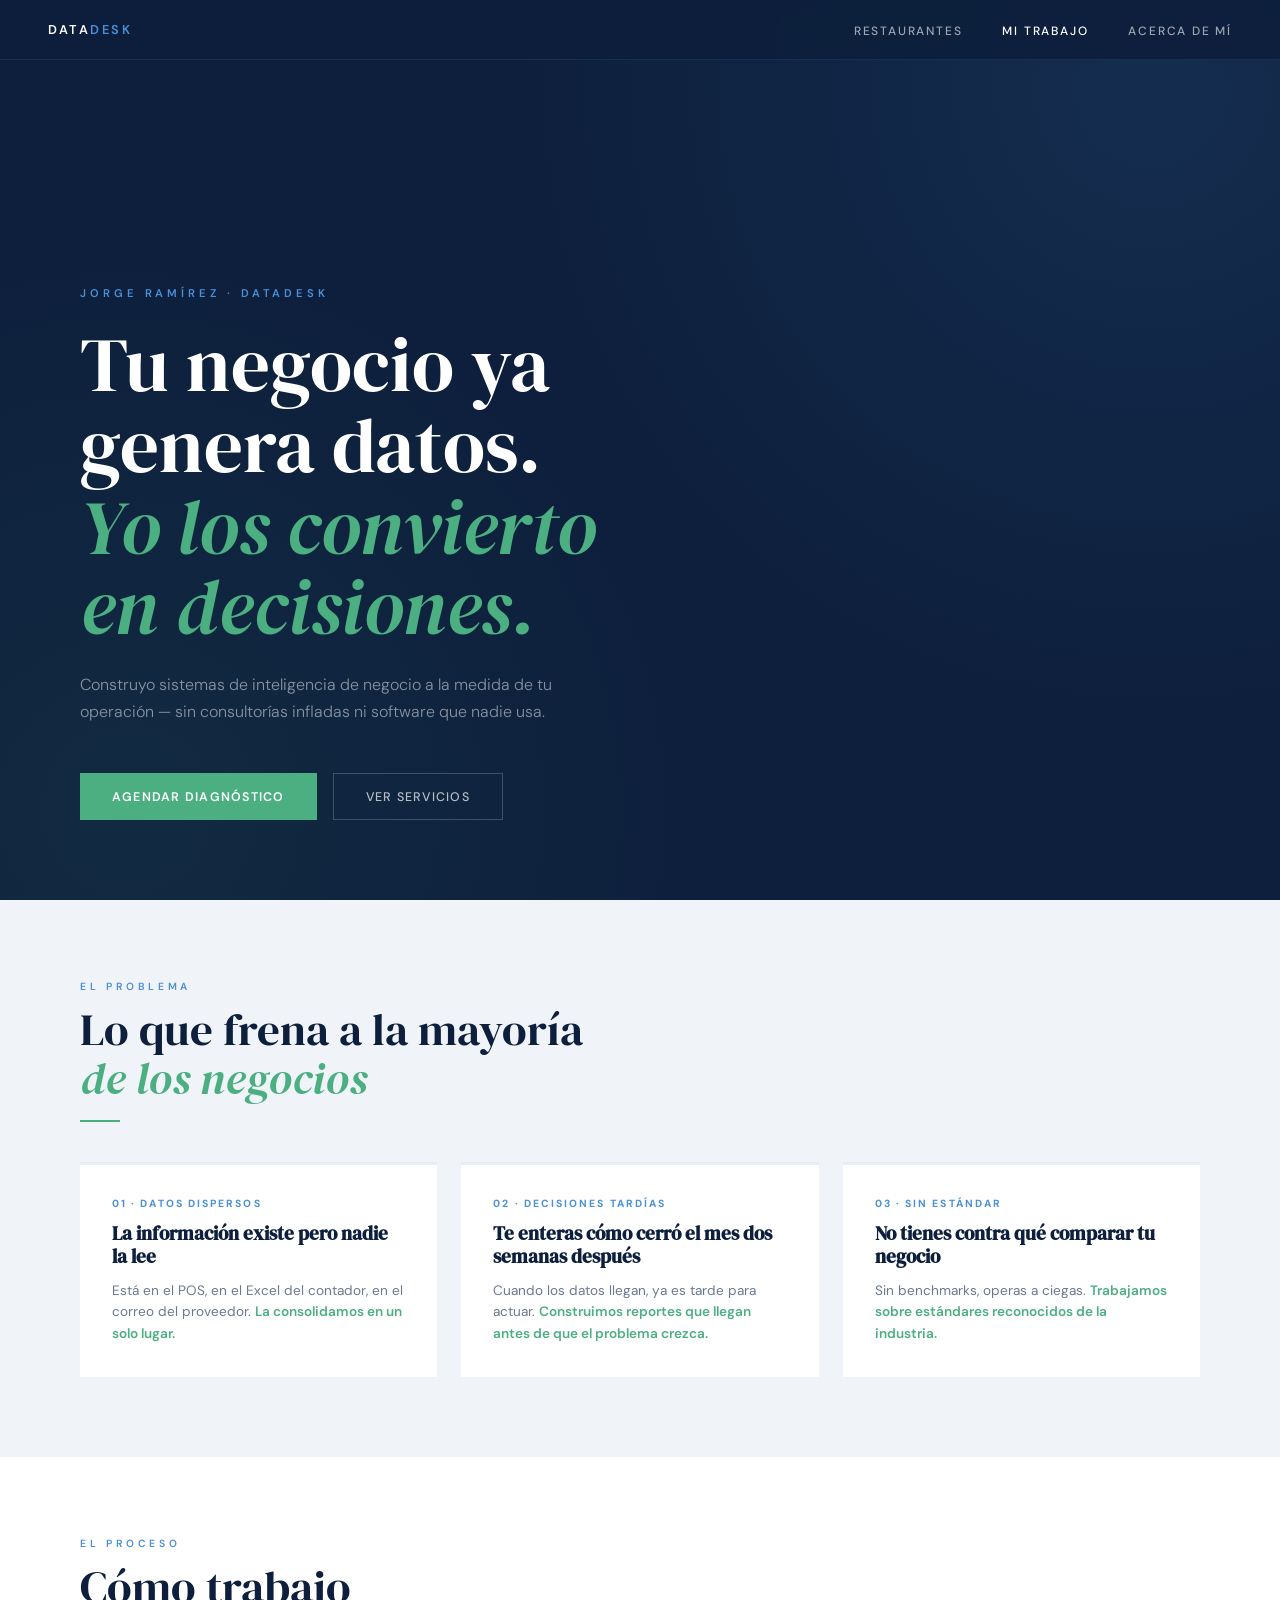
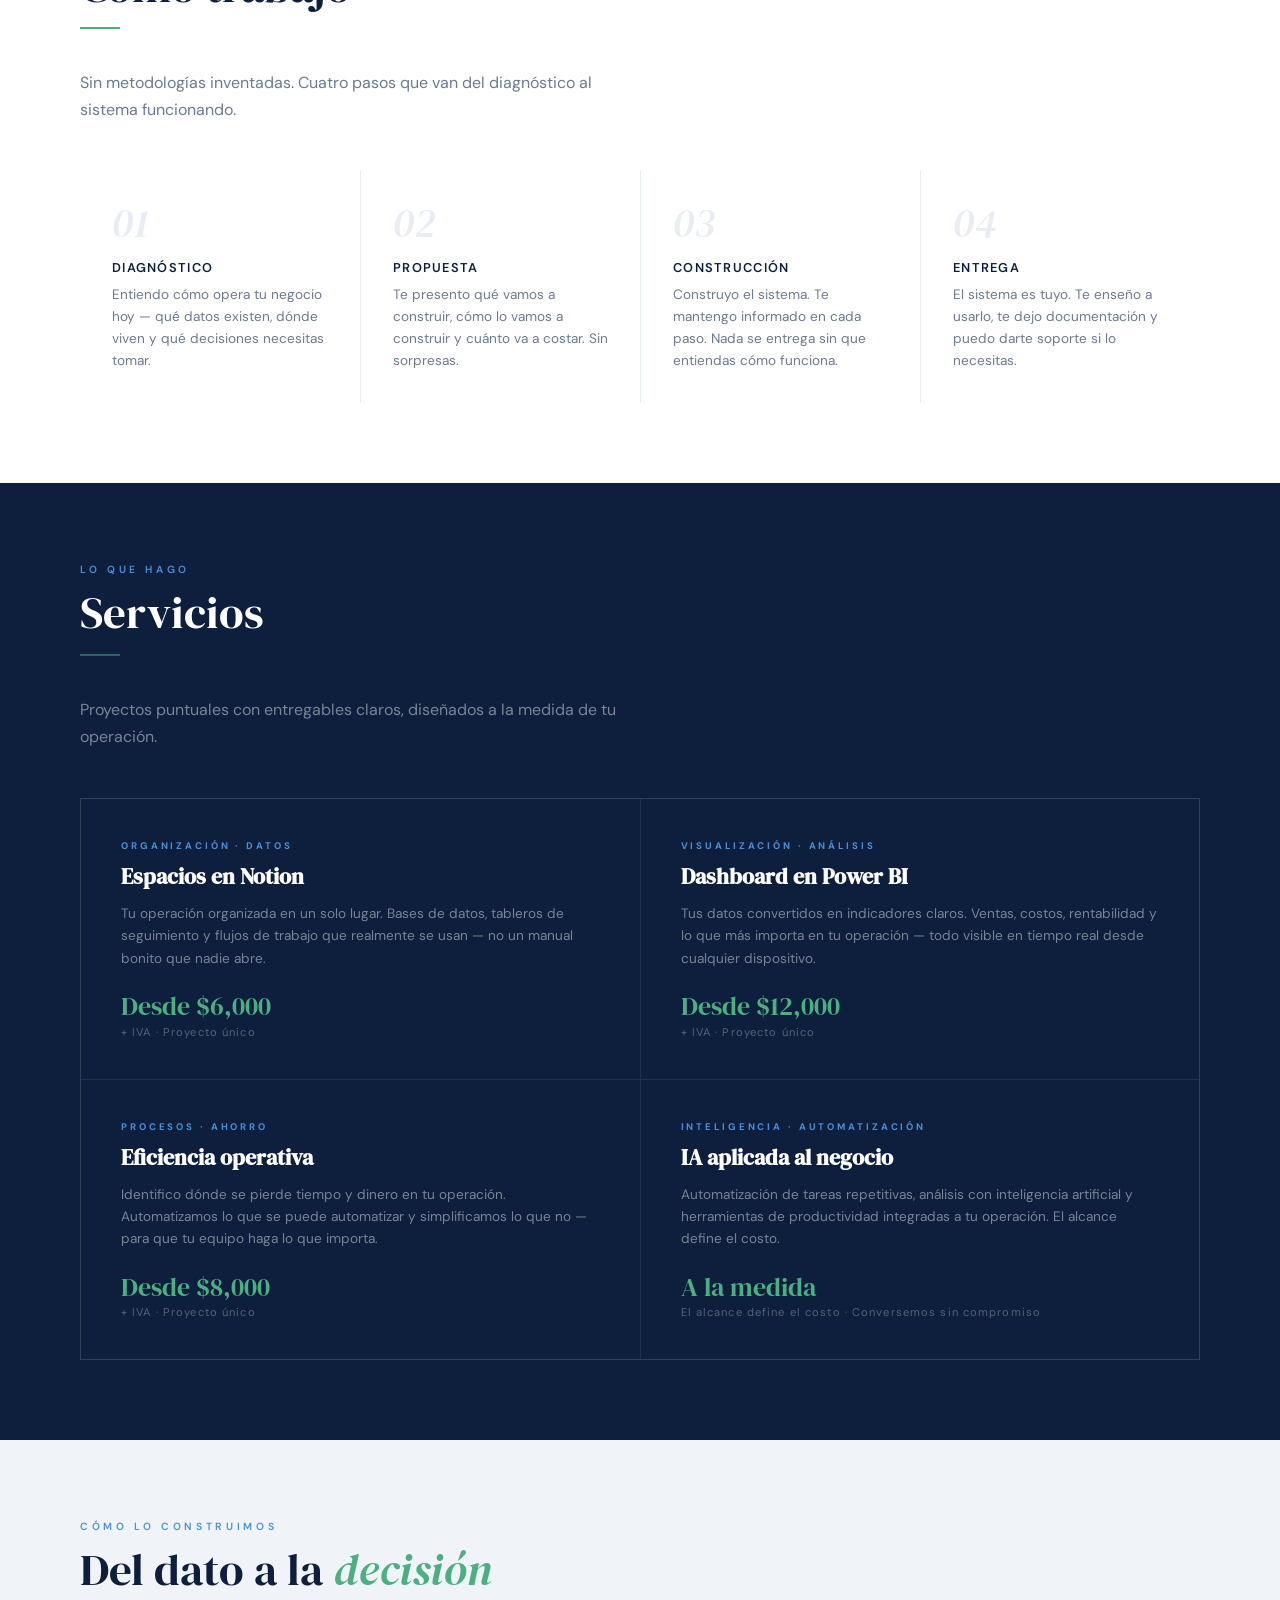
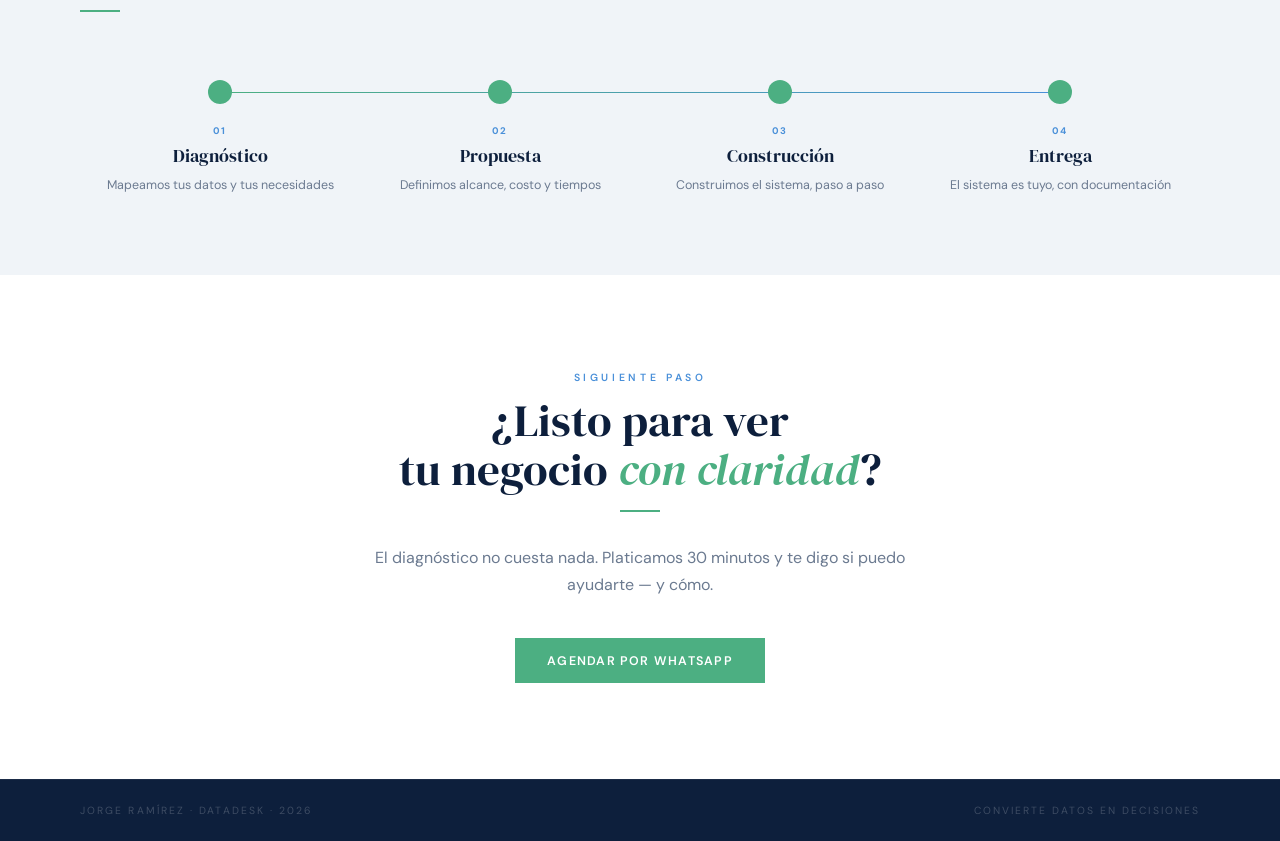
==== jorgeramirez/index.html @ fbb3ed5c "Add Mi trabajo page under jorgeramirez/ Co-Authored-By: Claude Sonnet 4.6 <noreply@anthropic.com>" ====
<!DOCTYPE html>
<html lang="es">
<head>
  <meta charset="UTF-8">
  <meta name="viewport" content="width=device-width, initial-scale=1.0">
  <title>Jorge Ramírez · dataDesk — Convierte datos en decisiones</title>
  <link rel="preconnect" href="https://fonts.googleapis.com">
  <link rel="preconnect" href="https://fonts.gstatic.com" crossorigin>
  <link href="https://fonts.googleapis.com/css2?family=DM+Serif+Display:ital@0;1&family=DM+Sans:opsz,wght@9..40,300;9..40,400;9..40,500;9..40,600&display=swap" rel="stylesheet">
  <link rel="stylesheet" href="../styles.css">
  <style>
    :root {
      --navy: #0d1f3c;
      --navy-mid: #1a3a6b;
      --blue: #2e5fa3;
      --accent: #4a90d9;
      --green: #4caf82;
      --white: #ffffff;
      --off-white: #f0f4f8;
      --gray: #6b7a90;
      --gray-light: #e8edf4;
      --ink: #1a2333;
    }

    * { box-sizing: border-box; margin: 0; padding: 0; }

    body {
      font-family: 'DM Sans', sans-serif;
      background: var(--white);
      color: var(--ink);
      -webkit-font-smoothing: antialiased;
    }

    /* FADE IN */
    .fade-in {
      opacity: 0;
      transform: translateY(20px);
      transition: opacity 0.6s ease, transform 0.6s ease;
    }
    .fade-in.visible {
      opacity: 1;
      transform: translateY(0);
    }

    /* ===== HERO ===== */
    .hero {
      min-height: 100vh;
      background: var(--navy);
      display: flex;
      flex-direction: column;
      justify-content: flex-end;
      padding: 9rem 5rem 5rem;
      position: relative;
      overflow: hidden;
    }

    .hero::before {
      content: '';
      position: absolute;
      inset: 0;
      background:
        radial-gradient(circle at 90% 10%, rgba(74,144,217,0.12) 0%, transparent 45%),
        radial-gradient(circle at 10% 90%, rgba(76,175,130,0.08) 0%, transparent 40%);
    }

    .hero-eyebrow {
      font-size: 0.7rem;
      font-weight: 600;
      letter-spacing: 0.35em;
      text-transform: uppercase;
      color: var(--accent);
      margin-bottom: 1.5rem;
      position: relative;
    }

    .hero-title {
      font-family: 'DM Serif Display', serif;
      font-size: clamp(2.8rem, 6vw, 5.5rem);
      font-weight: 400;
      line-height: 1.05;
      color: var(--white);
      max-width: 820px;
      position: relative;
      margin-bottom: 1.5rem;
    }

    .hero-title em {
      font-style: italic;
      color: var(--green);
    }

    .hero-sub {
      font-size: 1rem;
      font-weight: 300;
      color: rgba(255,255,255,0.5);
      max-width: 480px;
      line-height: 1.7;
      position: relative;
      margin-bottom: 3rem;
    }

    .hero-ctas {
      display: flex;
      gap: 1rem;
      position: relative;
    }

    .btn-primary {
      display: inline-flex;
      align-items: center;
      gap: 0.5rem;
      background: var(--green);
      color: var(--white);
      text-decoration: none;
      padding: 0.9rem 2rem;
      font-size: 0.78rem;
      font-weight: 600;
      letter-spacing: 0.1em;
      text-transform: uppercase;
      transition: background 0.2s;
    }

    .btn-primary:hover { background: #3d9e72; }

    .btn-secondary {
      display: inline-flex;
      align-items: center;
      gap: 0.5rem;
      border: 1px solid rgba(255,255,255,0.2);
      color: rgba(255,255,255,0.7);
      text-decoration: none;
      padding: 0.9rem 2rem;
      font-size: 0.78rem;
      font-weight: 500;
      letter-spacing: 0.1em;
      text-transform: uppercase;
      transition: border-color 0.2s, color 0.2s;
    }

    .btn-secondary:hover {
      border-color: rgba(255,255,255,0.5);
      color: var(--white);
    }

    /* ===== SECTIONS ===== */
    section { padding: 5rem; }

    .section-label {
      font-size: 0.65rem;
      font-weight: 600;
      letter-spacing: 0.35em;
      text-transform: uppercase;
      color: var(--accent);
      margin-bottom: 0.75rem;
      display: block;
    }

    .section-title {
      font-family: 'DM Serif Display', serif;
      font-size: clamp(1.8rem, 3.5vw, 3rem);
      font-weight: 400;
      line-height: 1.1;
      color: var(--navy);
      margin-bottom: 1rem;
    }

    .section-title em {
      font-style: italic;
      color: var(--green);
    }

    .section-lead {
      font-size: 1rem;
      color: var(--gray);
      max-width: 560px;
      line-height: 1.7;
      margin-bottom: 3rem;
    }

    .divider {
      width: 40px;
      height: 2px;
      background: var(--green);
      border: none;
      margin: 1rem 0 2.5rem;
    }

    /* ===== DIAGNÓSTICO ===== */
    .diagnostico {
      background: var(--off-white);
    }

    .diag-grid {
      display: grid;
      grid-template-columns: repeat(3, 1fr);
      gap: 1.5rem;
      margin-top: 1rem;
    }

    .diag-card {
      background: var(--white);
      padding: 2rem;
      border-top: 3px solid var(--gray-light);
      transition: border-color 0.2s;
    }

    .diag-card:hover { border-top-color: var(--green); }

    .diag-icon {
      font-size: 0.65rem;
      font-weight: 700;
      letter-spacing: 0.2em;
      text-transform: uppercase;
      color: var(--accent);
      margin-bottom: 0.75rem;
      display: block;
    }

    .diag-problem {
      font-family: 'DM Serif Display', serif;
      font-size: 1.2rem;
      color: var(--navy);
      margin-bottom: 0.75rem;
      line-height: 1.2;
    }

    .diag-solution {
      font-size: 0.85rem;
      color: var(--gray);
      line-height: 1.6;
    }

    .diag-solution strong {
      color: var(--green);
      font-weight: 600;
    }

    /* ===== CÓMO TRABAJO ===== */
    .como-trabajo {
      background: var(--white);
    }

    .pasos {
      display: grid;
      grid-template-columns: repeat(4, 1fr);
      gap: 0;
      margin-top: 1rem;
      counter-reset: paso;
    }

    .paso {
      padding: 2rem;
      border-left: 1px solid var(--gray-light);
      position: relative;
      counter-increment: paso;
    }

    .paso:first-child { border-left: none; }

    .paso::before {
      content: '0' counter(paso);
      font-family: 'DM Serif Display', serif;
      font-size: 2.5rem;
      font-style: italic;
      color: var(--gray-light);
      display: block;
      margin-bottom: 1rem;
      line-height: 1;
    }

    .paso-title {
      font-size: 0.8rem;
      font-weight: 600;
      letter-spacing: 0.1em;
      text-transform: uppercase;
      color: var(--navy);
      margin-bottom: 0.5rem;
    }

    .paso-desc {
      font-size: 0.85rem;
      color: var(--gray);
      line-height: 1.6;
    }

    /* ===== SERVICIOS ===== */
    .servicios {
      background: var(--navy);
    }

    .servicios .section-title { color: var(--white); }
    .servicios .section-lead { color: rgba(255,255,255,0.45); }
    .servicios .section-label { color: var(--accent); }

    .servicios-grid {
      display: grid;
      grid-template-columns: repeat(2, 1fr);
      gap: 1px;
      background: rgba(255,255,255,0.08);
      border: 1px solid rgba(255,255,255,0.08);
    }

    .servicio-card {
      background: var(--navy);
      padding: 2.5rem;
      transition: background 0.2s;
    }

    .servicio-card:hover { background: rgba(255,255,255,0.04); }

    .servicio-tag {
      font-size: 0.6rem;
      font-weight: 700;
      letter-spacing: 0.3em;
      text-transform: uppercase;
      color: var(--accent);
      margin-bottom: 0.75rem;
      display: block;
    }

    .servicio-nombre {
      font-family: 'DM Serif Display', serif;
      font-size: 1.4rem;
      color: var(--white);
      margin-bottom: 0.75rem;
      line-height: 1.2;
    }

    .servicio-desc {
      font-size: 0.85rem;
      color: rgba(255,255,255,0.45);
      line-height: 1.65;
      margin-bottom: 1.5rem;
    }

    .precio {
      font-family: 'DM Serif Display', serif;
      font-size: 1.6rem;
      color: var(--green);
      line-height: 1;
      margin-bottom: 0.3rem;
    }

    .precio-nota {
      font-size: 0.7rem;
      color: rgba(255,255,255,0.3);
      letter-spacing: 0.1em;
    }

    /* ===== PROCESO SVG ===== */
    .proceso {
      background: var(--off-white);
    }

    .proceso-diagram {
      display: grid;
      grid-template-columns: repeat(4, 1fr);
      gap: 0;
      margin-top: 2rem;
      position: relative;
    }

    .proceso-diagram::before {
      content: '';
      position: absolute;
      top: 2.5rem;
      left: 12.5%;
      right: 12.5%;
      height: 1px;
      background: linear-gradient(to right, var(--green), var(--accent));
    }

    .proceso-step {
      text-align: center;
      padding: 0 1rem;
      position: relative;
    }

    .proceso-dot {
      width: 1.5rem;
      height: 1.5rem;
      background: var(--green);
      border-radius: 50%;
      margin: 1.75rem auto 1.25rem;
      position: relative;
      z-index: 1;
    }

    .proceso-num {
      font-size: 0.6rem;
      font-weight: 700;
      letter-spacing: 0.2em;
      text-transform: uppercase;
      color: var(--accent);
      margin-bottom: 0.4rem;
    }

    .proceso-name {
      font-family: 'DM Serif Display', serif;
      font-size: 1.1rem;
      color: var(--navy);
      margin-bottom: 0.5rem;
    }

    .proceso-desc {
      font-size: 0.78rem;
      color: var(--gray);
      line-height: 1.5;
    }

    /* ===== CTA / CONTACTO ===== */
    .contacto {
      background: var(--white);
      text-align: center;
      padding: 6rem 5rem;
    }

    .contacto .section-title {
      max-width: 500px;
      margin: 0 auto 1rem;
    }

    .contacto .section-lead {
      margin: 0 auto 2.5rem;
      text-align: center;
    }

    /* ===== FOOTER ===== */
    .footer {
      background: var(--navy);
      padding: 1.5rem 5rem;
      display: flex;
      justify-content: space-between;
      align-items: center;
      border-top: 1px solid rgba(255,255,255,0.06);
    }

    .footer span {
      font-size: 0.65rem;
      letter-spacing: 0.2em;
      text-transform: uppercase;
      color: rgba(255,255,255,0.2);
    }

    @media (max-width: 900px) {
      .hero { padding: 7rem 2rem 3.5rem; }
      section { padding: 3.5rem 2rem; }
      .diag-grid { grid-template-columns: 1fr; }
      .pasos { grid-template-columns: 1fr 1fr; }
      .servicios-grid { grid-template-columns: 1fr; }
      .proceso-diagram { grid-template-columns: 1fr 1fr; }
      .proceso-diagram::before { display: none; }
      .contacto { padding: 3.5rem 2rem; }
      .footer { padding: 1.5rem 2rem; flex-direction: column; gap: 0.5rem; }
      .hero-ctas { flex-direction: column; }
    }
  </style>
</head>
<body>

  <nav class="site-nav">
    <a href="../index.html" class="nav-brand">data<span>Desk</span></a>
    <ul class="nav-links">
      <li><a href="../restaurantes.html">Restaurantes</a></li>
      <li><a href="index.html" class="active">Mi trabajo</a></li>
      <li><a href="../acerca.html">Acerca de mí</a></li>
    </ul>
  </nav>

  <!-- HERO -->
  <section class="hero">
    <p class="hero-eyebrow">Jorge Ramírez · dataDesk</p>
    <h1 class="hero-title">Tu negocio ya<br>genera datos.<br><em>Yo los convierto<br>en decisiones.</em></h1>
    <p class="hero-sub">Construyo sistemas de inteligencia de negocio a la medida de tu operación — sin consultorías infladas ni software que nadie usa.</p>
    <div class="hero-ctas">
      <a href="https://wa.me/525543183792" class="btn-primary" target="_blank">Agendar diagnóstico</a>
      <a href="#servicios" class="btn-secondary">Ver servicios</a>
    </div>
  </section>

  <!-- DIAGNÓSTICO -->
  <section class="diagnostico">
    <span class="section-label fade-in">El problema</span>
    <h2 class="section-title fade-in">Lo que frena a la mayoría<br><em>de los negocios</em></h2>
    <hr class="divider fade-in">

    <div class="diag-grid">
      <div class="diag-card fade-in">
        <span class="diag-icon">01 · Datos dispersos</span>
        <h3 class="diag-problem">La información existe pero nadie la lee</h3>
        <p class="diag-solution">Está en el POS, en el Excel del contador, en el correo del proveedor. <strong>La consolidamos en un solo lugar.</strong></p>
      </div>
      <div class="diag-card fade-in">
        <span class="diag-icon">02 · Decisiones tardías</span>
        <h3 class="diag-problem">Te enteras cómo cerró el mes dos semanas después</h3>
        <p class="diag-solution">Cuando los datos llegan, ya es tarde para actuar. <strong>Construimos reportes que llegan antes de que el problema crezca.</strong></p>
      </div>
      <div class="diag-card fade-in">
        <span class="diag-icon">03 · Sin estándar</span>
        <h3 class="diag-problem">No tienes contra qué comparar tu negocio</h3>
        <p class="diag-solution">Sin benchmarks, operas a ciegas. <strong>Trabajamos sobre estándares reconocidos de la industria.</strong></p>
      </div>
    </div>
  </section>

  <!-- CÓMO TRABAJO -->
  <section class="como-trabajo">
    <span class="section-label fade-in">El proceso</span>
    <h2 class="section-title fade-in">Cómo trabajo</h2>
    <hr class="divider fade-in">
    <p class="section-lead fade-in">Sin metodologías inventadas. Cuatro pasos que van del diagnóstico al sistema funcionando.</p>

    <div class="pasos fade-in">
      <div class="paso">
        <div class="paso-title">Diagnóstico</div>
        <p class="paso-desc">Entiendo cómo opera tu negocio hoy — qué datos existen, dónde viven y qué decisiones necesitas tomar.</p>
      </div>
      <div class="paso">
        <div class="paso-title">Propuesta</div>
        <p class="paso-desc">Te presento qué vamos a construir, cómo lo vamos a construir y cuánto va a costar. Sin sorpresas.</p>
      </div>
      <div class="paso">
        <div class="paso-title">Construcción</div>
        <p class="paso-desc">Construyo el sistema. Te mantengo informado en cada paso. Nada se entrega sin que entiendas cómo funciona.</p>
      </div>
      <div class="paso">
        <div class="paso-title">Entrega</div>
        <p class="paso-desc">El sistema es tuyo. Te enseño a usarlo, te dejo documentación y puedo darte soporte si lo necesitas.</p>
      </div>
    </div>
  </section>

  <!-- SERVICIOS -->
  <section class="servicios" id="servicios">
    <span class="section-label fade-in">Lo que hago</span>
    <h2 class="section-title fade-in">Servicios</h2>
    <hr class="divider fade-in" style="background: rgba(76,175,130,0.5)">
    <p class="section-lead fade-in">Proyectos puntuales con entregables claros, diseñados a la medida de tu operación.</p>

    <div class="servicios-grid fade-in">

      <div class="servicio-card">
        <span class="servicio-tag">Organización · Datos</span>
        <h3 class="servicio-nombre">Espacios en Notion</h3>
        <p class="servicio-desc">Tu operación organizada en un solo lugar. Bases de datos, tableros de seguimiento y flujos de trabajo que realmente se usan — no un manual bonito que nadie abre.</p>
        <div class="precio">Desde $6,000</div>
        <div class="precio-nota">+ IVA · Proyecto único</div>
      </div>

      <div class="servicio-card">
        <span class="servicio-tag">Visualización · Análisis</span>
        <h3 class="servicio-nombre">Dashboard en Power BI</h3>
        <p class="servicio-desc">Tus datos convertidos en indicadores claros. Ventas, costos, rentabilidad y lo que más importa en tu operación — todo visible en tiempo real desde cualquier dispositivo.</p>
        <div class="precio">Desde $12,000</div>
        <div class="precio-nota">+ IVA · Proyecto único</div>
      </div>

      <div class="servicio-card">
        <span class="servicio-tag">Procesos · Ahorro</span>
        <h3 class="servicio-nombre">Eficiencia operativa</h3>
        <p class="servicio-desc">Identifico dónde se pierde tiempo y dinero en tu operación. Automatizamos lo que se puede automatizar y simplificamos lo que no — para que tu equipo haga lo que importa.</p>
        <div class="precio">Desde $8,000</div>
        <div class="precio-nota">+ IVA · Proyecto único</div>
      </div>

      <div class="servicio-card">
        <span class="servicio-tag">Inteligencia · Automatización</span>
        <h3 class="servicio-nombre">IA aplicada al negocio</h3>
        <p class="servicio-desc">Automatización de tareas repetitivas, análisis con inteligencia artificial y herramientas de productividad integradas a tu operación. El alcance define el costo.</p>
        <div class="precio">A la medida</div>
        <div class="precio-nota">El alcance define el costo · Conversemos sin compromiso</div>
      </div>

    </div>
  </section>

  <!-- PROCESO -->
  <section class="proceso">
    <span class="section-label fade-in">Cómo lo construimos</span>
    <h2 class="section-title fade-in">Del dato a la <em>decisión</em></h2>
    <hr class="divider fade-in">

    <div class="proceso-diagram fade-in">
      <div class="proceso-step">
        <div class="proceso-dot"></div>
        <div class="proceso-num">01</div>
        <div class="proceso-name">Diagnóstico</div>
        <p class="proceso-desc">Mapeamos tus datos y tus necesidades</p>
      </div>
      <div class="proceso-step">
        <div class="proceso-dot"></div>
        <div class="proceso-num">02</div>
        <div class="proceso-name">Propuesta</div>
        <p class="proceso-desc">Definimos alcance, costo y tiempos</p>
      </div>
      <div class="proceso-step">
        <div class="proceso-dot"></div>
        <div class="proceso-num">03</div>
        <div class="proceso-name">Construcción</div>
        <p class="proceso-desc">Construimos el sistema, paso a paso</p>
      </div>
      <div class="proceso-step">
        <div class="proceso-dot"></div>
        <div class="proceso-num">04</div>
        <div class="proceso-name">Entrega</div>
        <p class="proceso-desc">El sistema es tuyo, con documentación</p>
      </div>
    </div>
  </section>

  <!-- CONTACTO -->
  <section class="contacto">
    <span class="section-label fade-in">Siguiente paso</span>
    <h2 class="section-title fade-in">¿Listo para ver<br>tu negocio <em>con claridad</em>?</h2>
    <hr class="divider fade-in" style="margin: 1rem auto 2rem">
    <p class="section-lead fade-in">El diagnóstico no cuesta nada. Platicamos 30 minutos y te digo si puedo ayudarte — y cómo.</p>
    <a href="https://wa.me/525543183792" class="btn-primary fade-in" target="_blank" style="display:inline-flex">Agendar por WhatsApp</a>
  </section>

  <footer class="footer">
    <span>Jorge Ramírez · dataDesk · 2026</span>
    <span>Convierte datos en decisiones</span>
  </footer>

  <script src="../script.js"></script>
</body>
</html>
---- styles.css ----
@import url('https://fonts.googleapis.com/css2?family=Cormorant+Garamond:ital,wght@0,300;0,400;0,500;0,600;1,300;1,400;1,500&family=DM+Sans:wght@300;400;500;600&display=swap');

:root {
  --ink: #1a2a28;
  --ink-soft: #3d4f4c;
  --paper: #f5f0e8;
  --paper-warm: #ebe4d6;
  --green: #2d4a3e;
  --green-mid: #4a7c6f;
  --green-soft: #7fb5a8;
  --terracotta: #c4603a;
  --terracotta-soft: #e8a080;
  --line: #d4ccb9;

  /* dataDesk brand */
  --blue-deep: #0d1f3c;
  --blue-mid: #1a3a6b;
  --blue-soft: #2e5fa3;
  --blue-accent: #4a90d9;
  --white: #ffffff;
  --off-white: #f0f4f8;
}

* { box-sizing: border-box; margin: 0; padding: 0; }

body {
  font-family: 'DM Sans', sans-serif;
  -webkit-font-smoothing: antialiased;
}

/* ===== SHARED NAV ===== */
.site-nav {
  position: fixed;
  top: 0;
  left: 0;
  right: 0;
  z-index: 100;
  display: flex;
  justify-content: space-between;
  align-items: center;
  padding: 1.2rem 3rem;
  background: rgba(13, 31, 60, 0.95);
  backdrop-filter: blur(8px);
  border-bottom: 1px solid rgba(74, 144, 217, 0.15);
}

.nav-brand {
  font-family: 'DM Sans', sans-serif;
  font-size: 0.8rem;
  font-weight: 600;
  letter-spacing: 0.2em;
  text-transform: uppercase;
  color: var(--white);
  text-decoration: none;
}

.nav-brand span {
  color: var(--blue-accent);
}

.nav-links {
  display: flex;
  gap: 2.5rem;
  list-style: none;
}

.nav-links a {
  font-size: 0.75rem;
  font-weight: 500;
  letter-spacing: 0.15em;
  text-transform: uppercase;
  color: rgba(255,255,255,0.6);
  text-decoration: none;
  transition: color 0.2s;
}

.nav-links a:hover,
.nav-links a.active {
  color: var(--white);
}
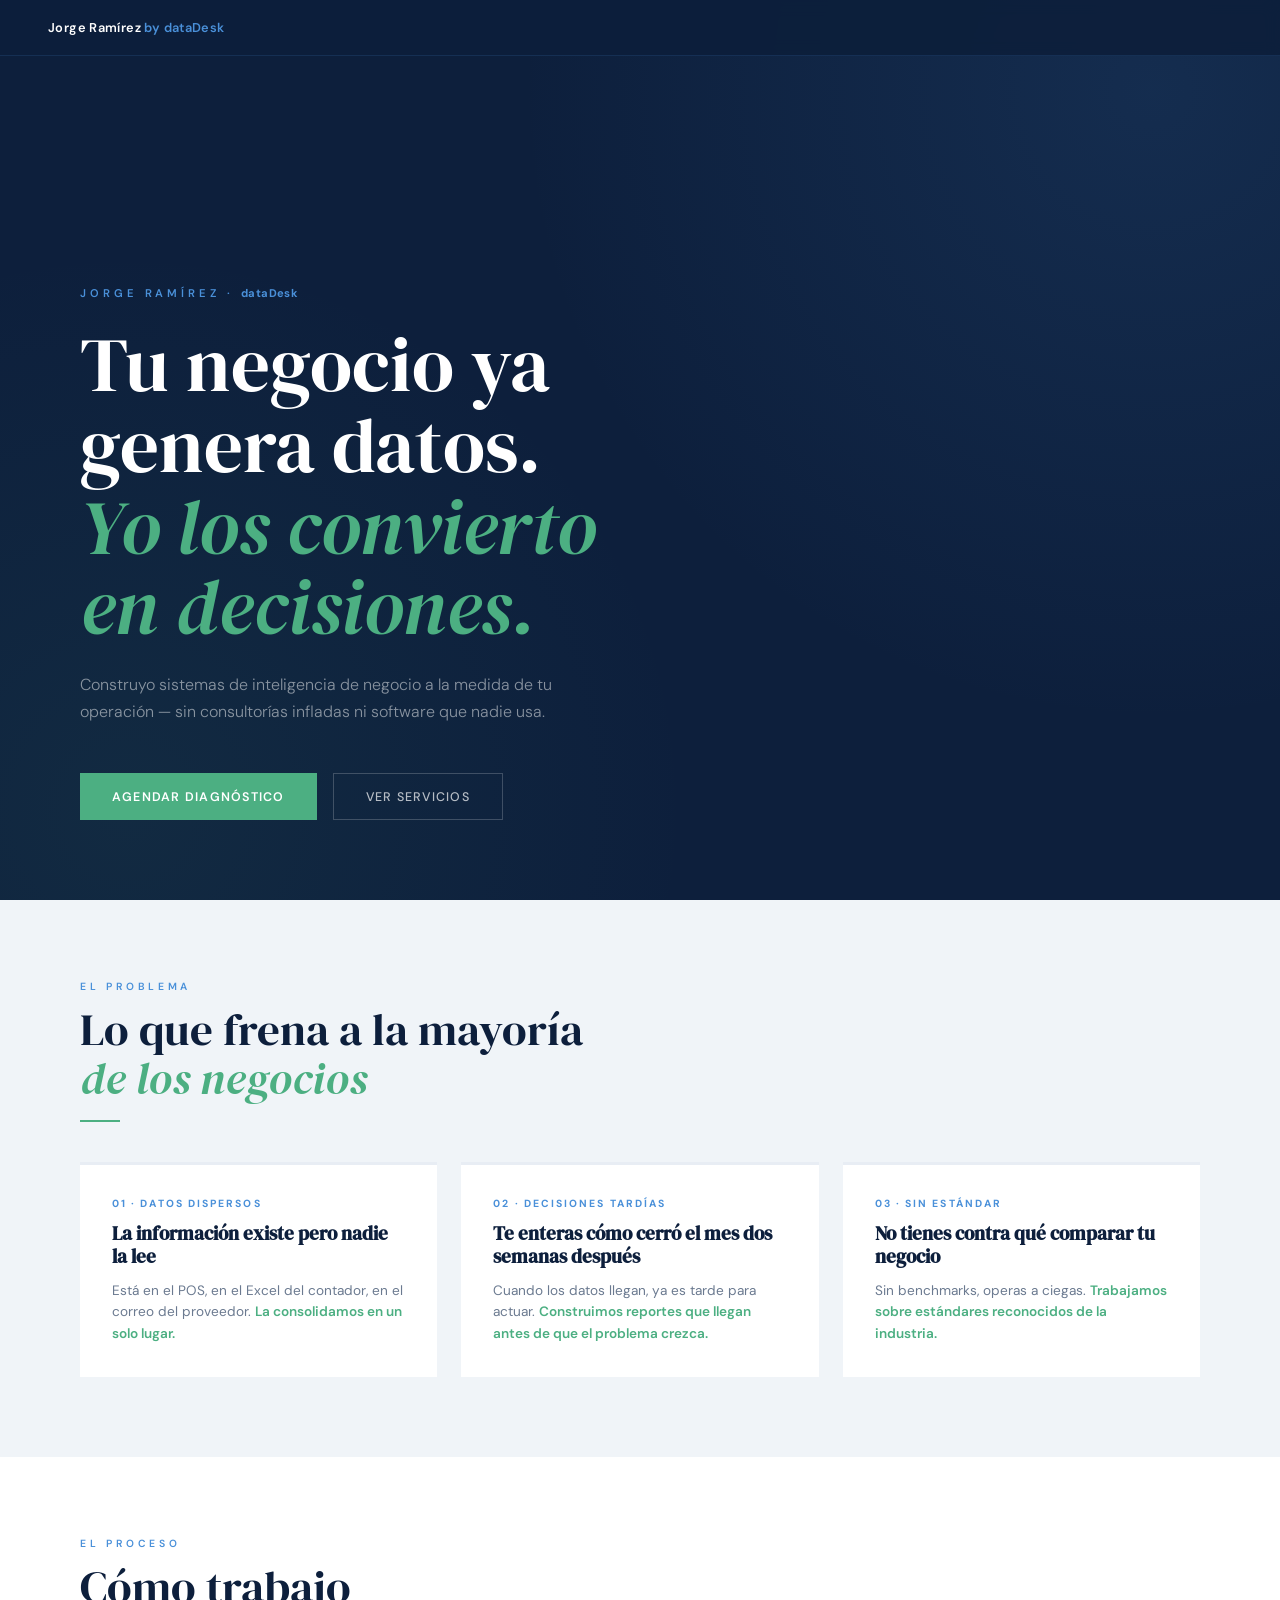
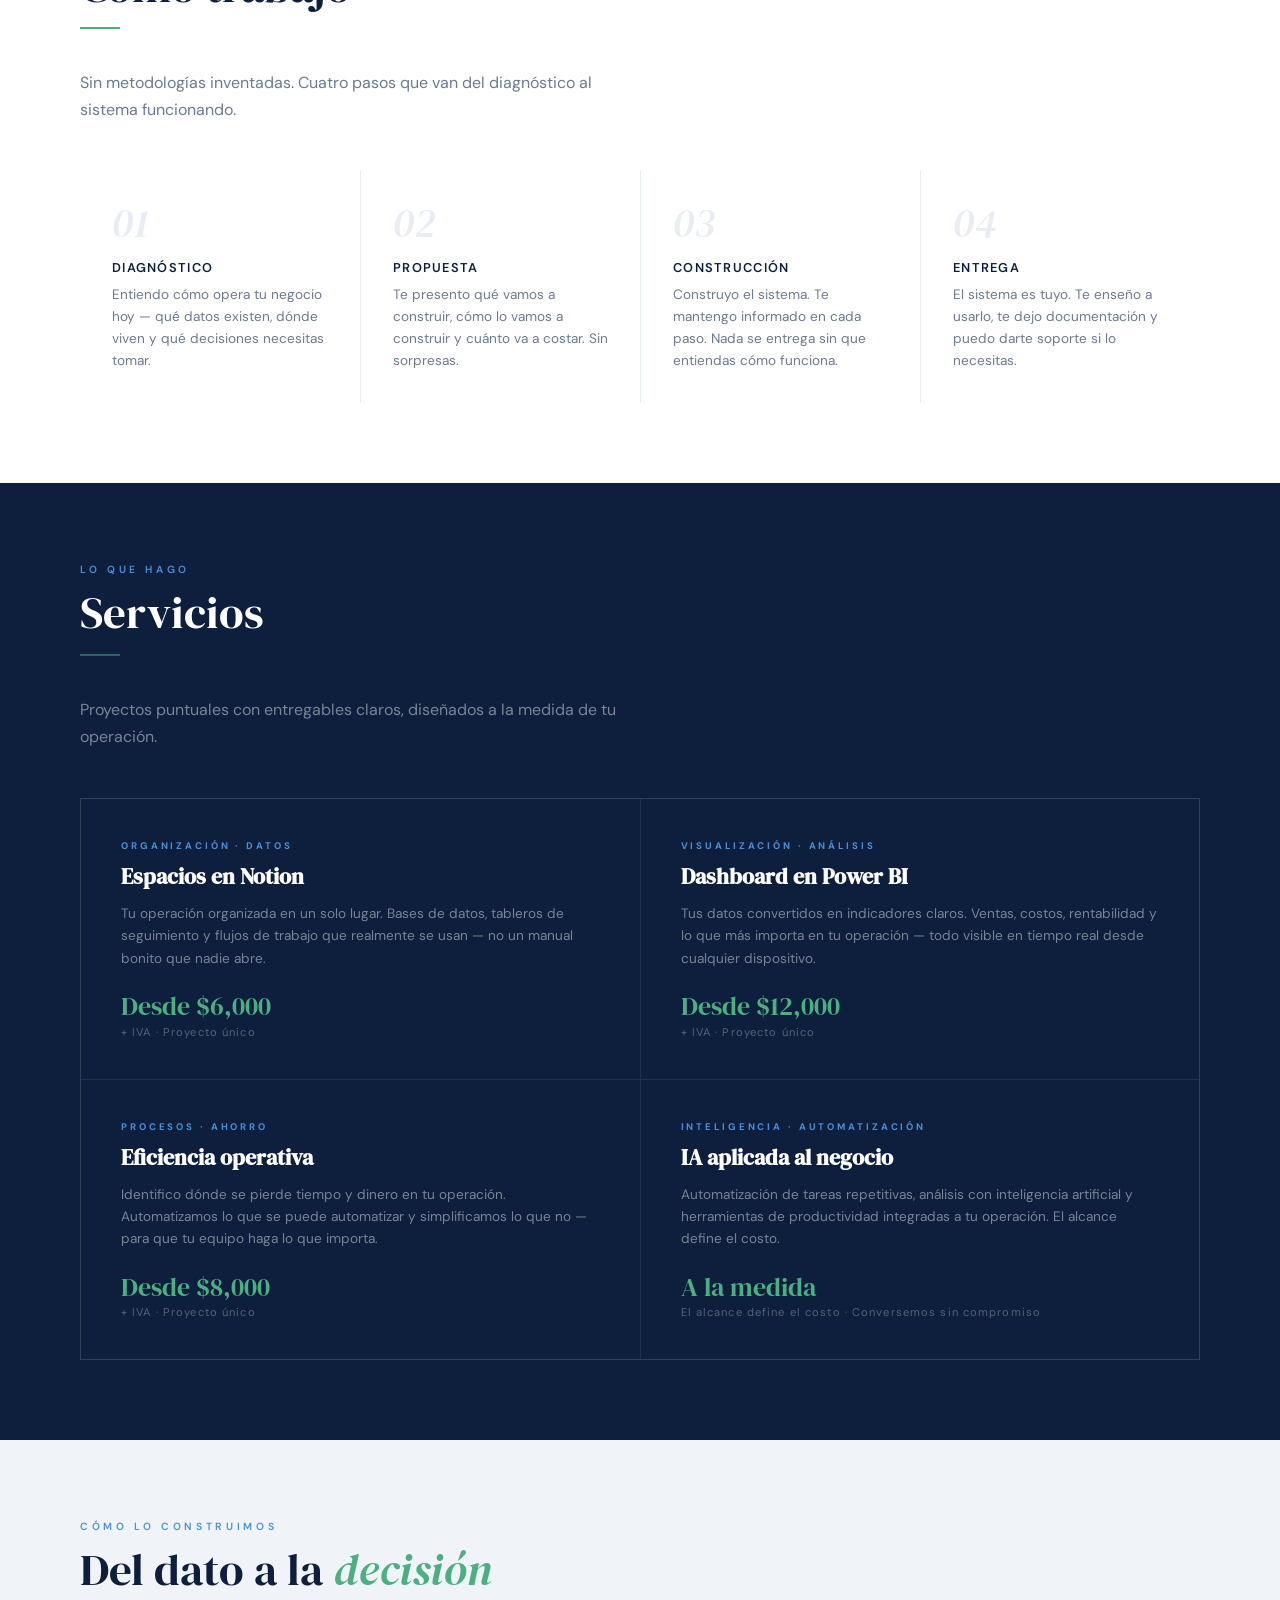
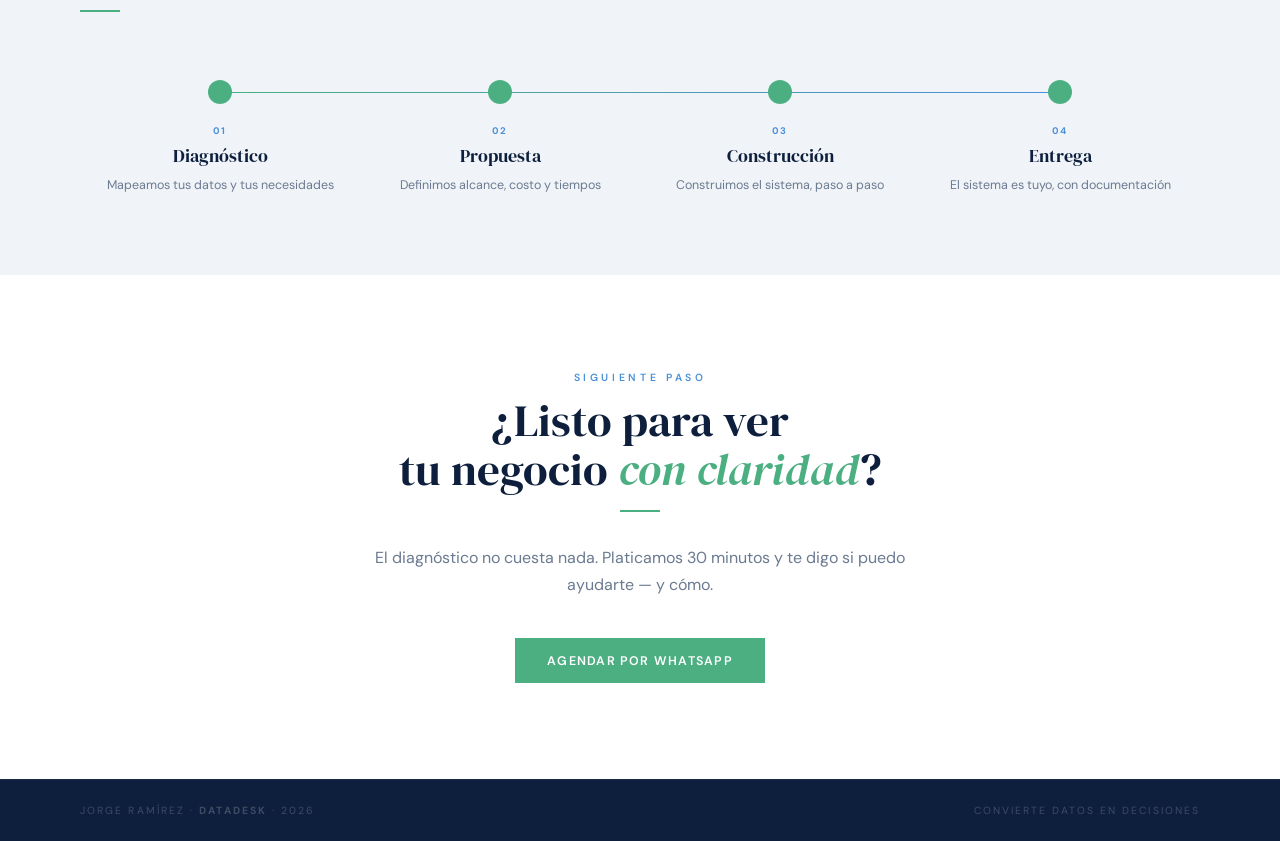
==== commit 8de95d41: "Mi trabajo: brand name, hide nav links, fix dataDesk casing throughout Co-Authored-By: Claude Sonnet" ====
--- a/jorgeramirez/index.html
+++ b/jorgeramirez/index.html
@@ -454,12 +454,16 @@
       .footer { padding: 1.5rem 2rem; flex-direction: column; gap: 0.5rem; }
       .hero-ctas { flex-direction: column; }
     }
+
+    .nav-brand { text-transform: none !important; letter-spacing: 0.03em !important; }
+    .nav-links { display: none; }
+    .brand-inline { text-transform: none; letter-spacing: 0.04em; font-weight: 700; }
   </style>
 </head>
 <body>
 
   <nav class="site-nav">
-    <a href="../index.html" class="nav-brand">data<span>Desk</span></a>
+    <a href="../index.html" class="nav-brand">Jorge Ramírez <span>by dataDesk</span></a>
     <ul class="nav-links">
       <li><a href="../restaurantes.html">Restaurantes</a></li>
       <li><a href="index.html" class="active">Mi trabajo</a></li>
@@ -469,7 +473,7 @@
 
   <!-- HERO -->
   <section class="hero">
-    <p class="hero-eyebrow">Jorge Ramírez · dataDesk</p>
+    <p class="hero-eyebrow">Jorge Ramírez · <span class="brand-inline">dataDesk</span></p>
     <h1 class="hero-title">Tu negocio ya<br>genera datos.<br><em>Yo los convierto<br>en decisiones.</em></h1>
     <p class="hero-sub">Construyo sistemas de inteligencia de negocio a la medida de tu operación — sin consultorías infladas ni software que nadie usa.</p>
     <div class="hero-ctas">
@@ -618,7 +622,7 @@
   </section>
 
   <footer class="footer">
-    <span>Jorge Ramírez · dataDesk · 2026</span>
+    <span>Jorge Ramírez · <span class="brand-inline">dataDesk</span> · 2026</span>
     <span>Convierte datos en decisiones</span>
   </footer>
 
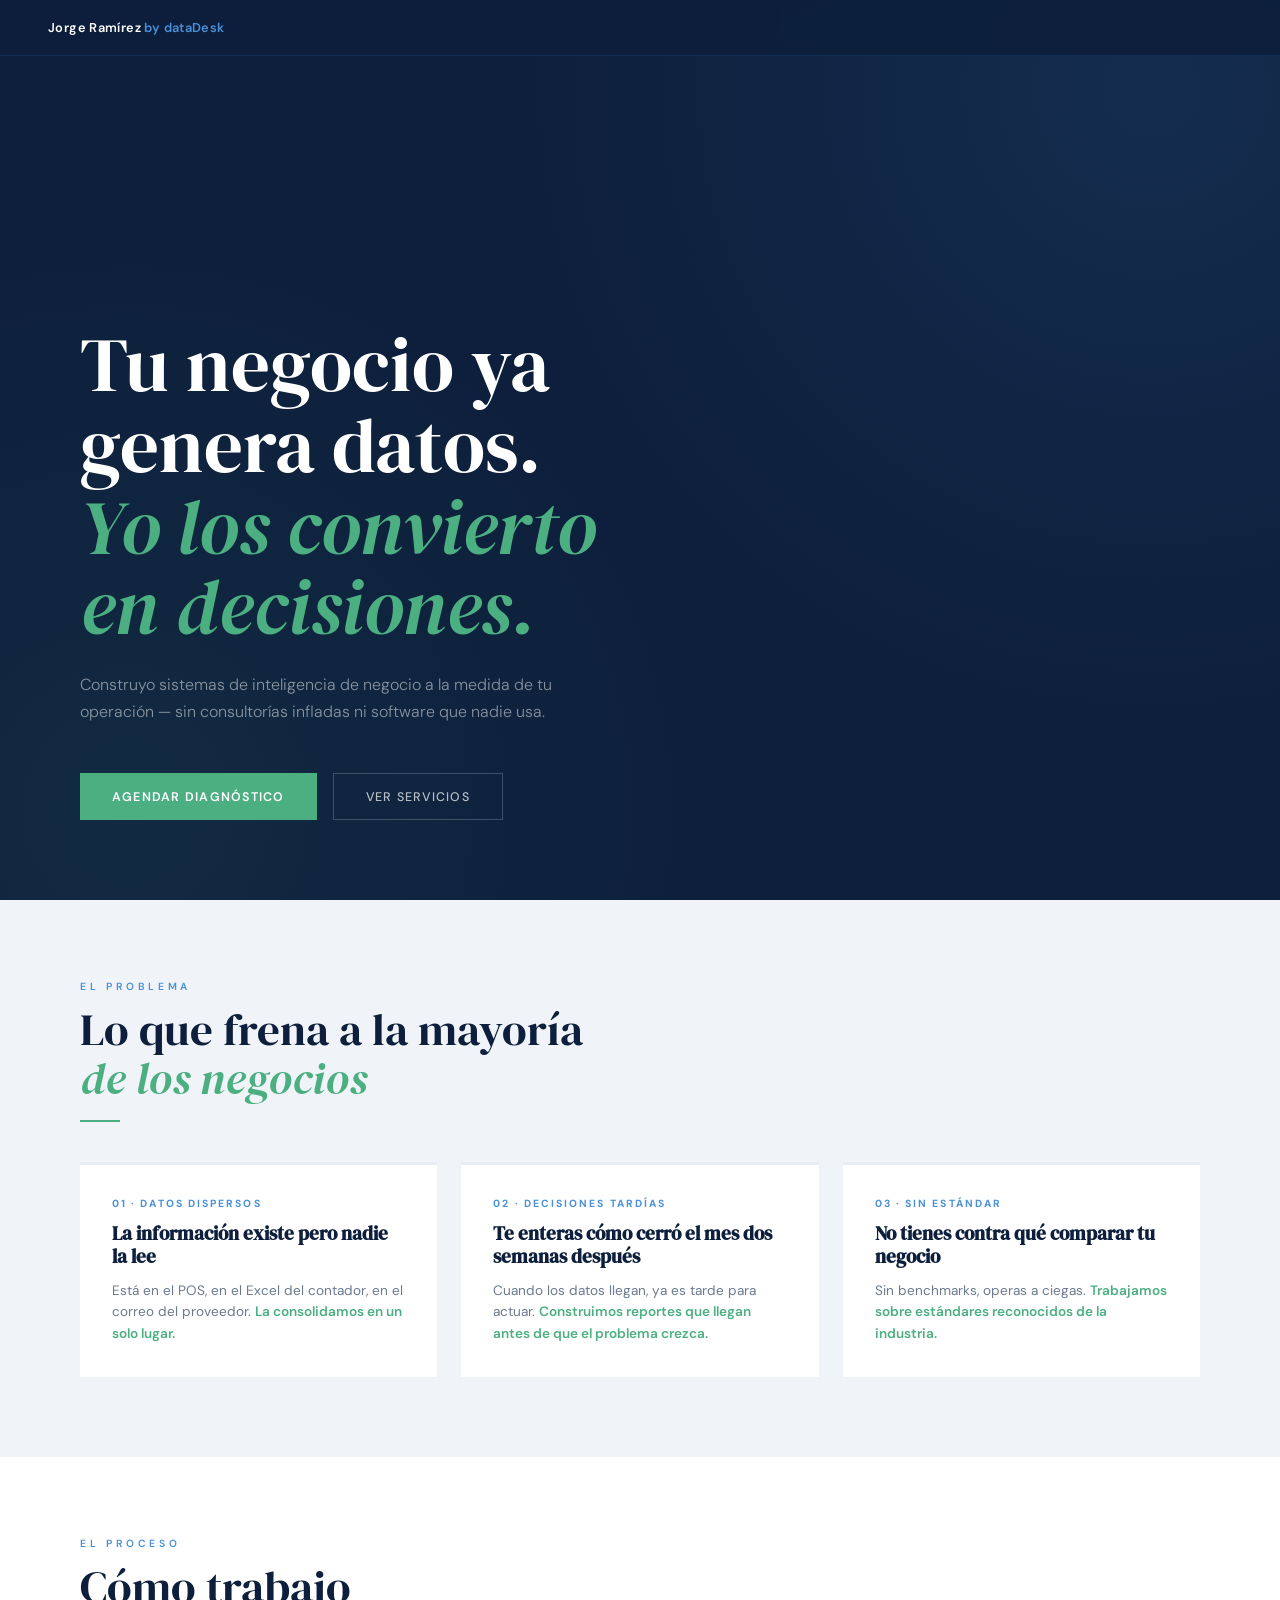
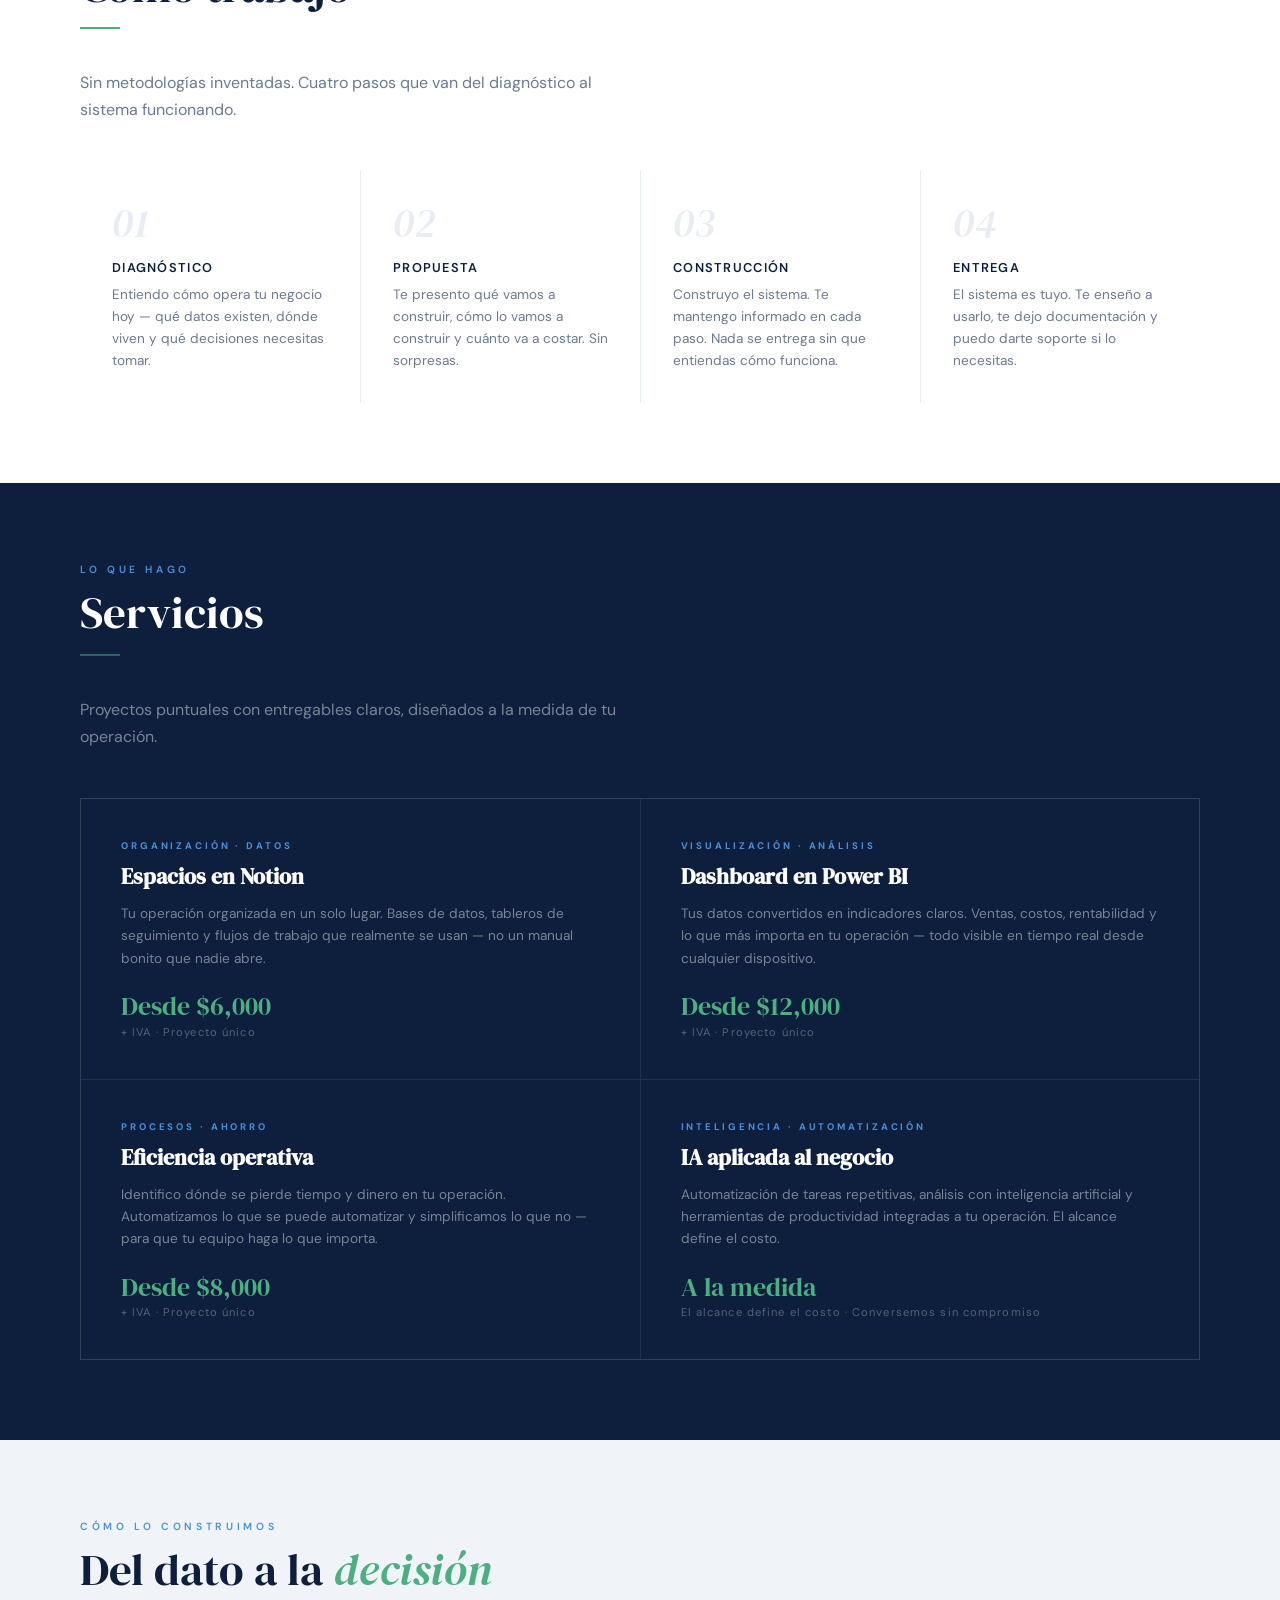
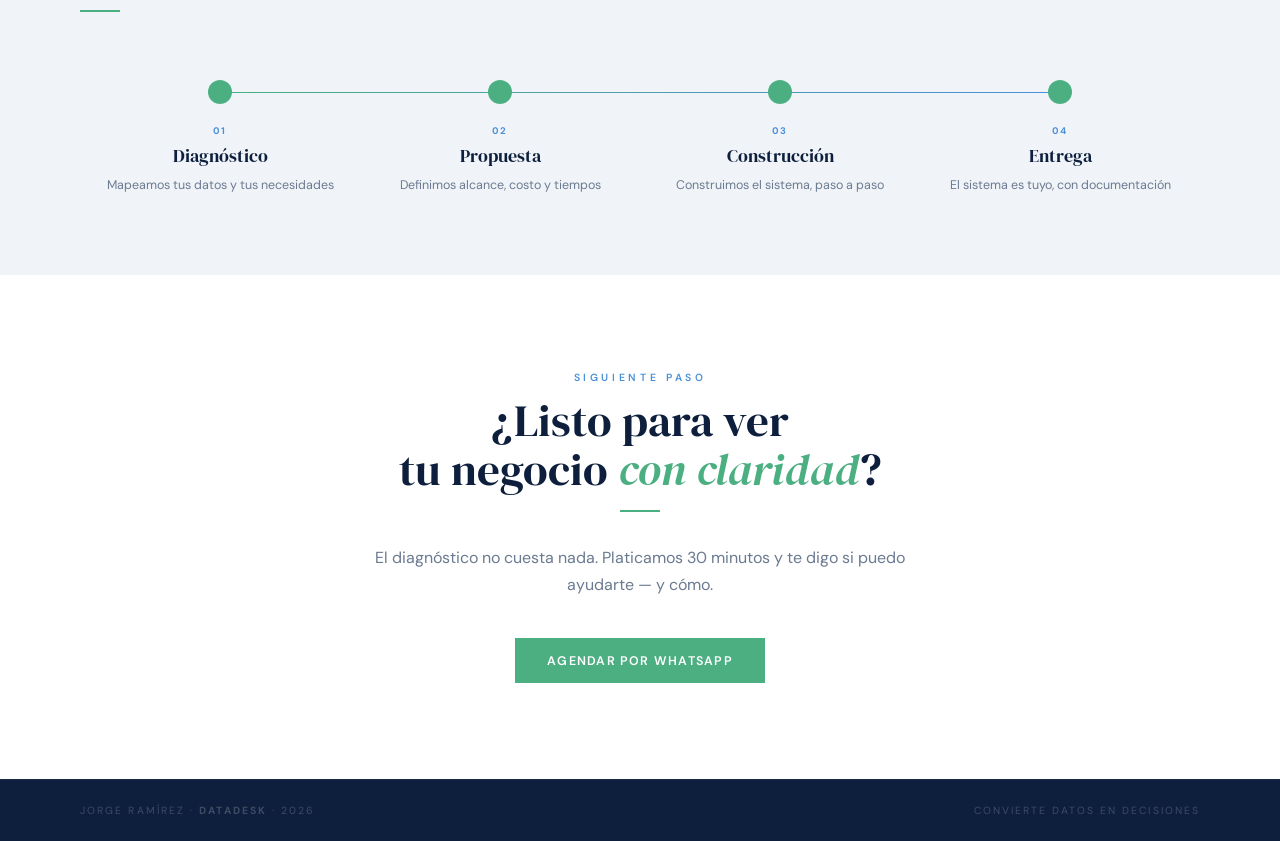
==== commit ac2d1105: "Mi trabajo: remove duplicate eyebrow, nav already shows name Co-Authored-By: Claude Sonnet 4.6 <nore" ====
--- a/jorgeramirez/index.html
+++ b/jorgeramirez/index.html
@@ -473,7 +473,6 @@
 
   <!-- HERO -->
   <section class="hero">
-    <p class="hero-eyebrow">Jorge Ramírez · <span class="brand-inline">dataDesk</span></p>
     <h1 class="hero-title">Tu negocio ya<br>genera datos.<br><em>Yo los convierto<br>en decisiones.</em></h1>
     <p class="hero-sub">Construyo sistemas de inteligencia de negocio a la medida de tu operación — sin consultorías infladas ni software que nadie usa.</p>
     <div class="hero-ctas">
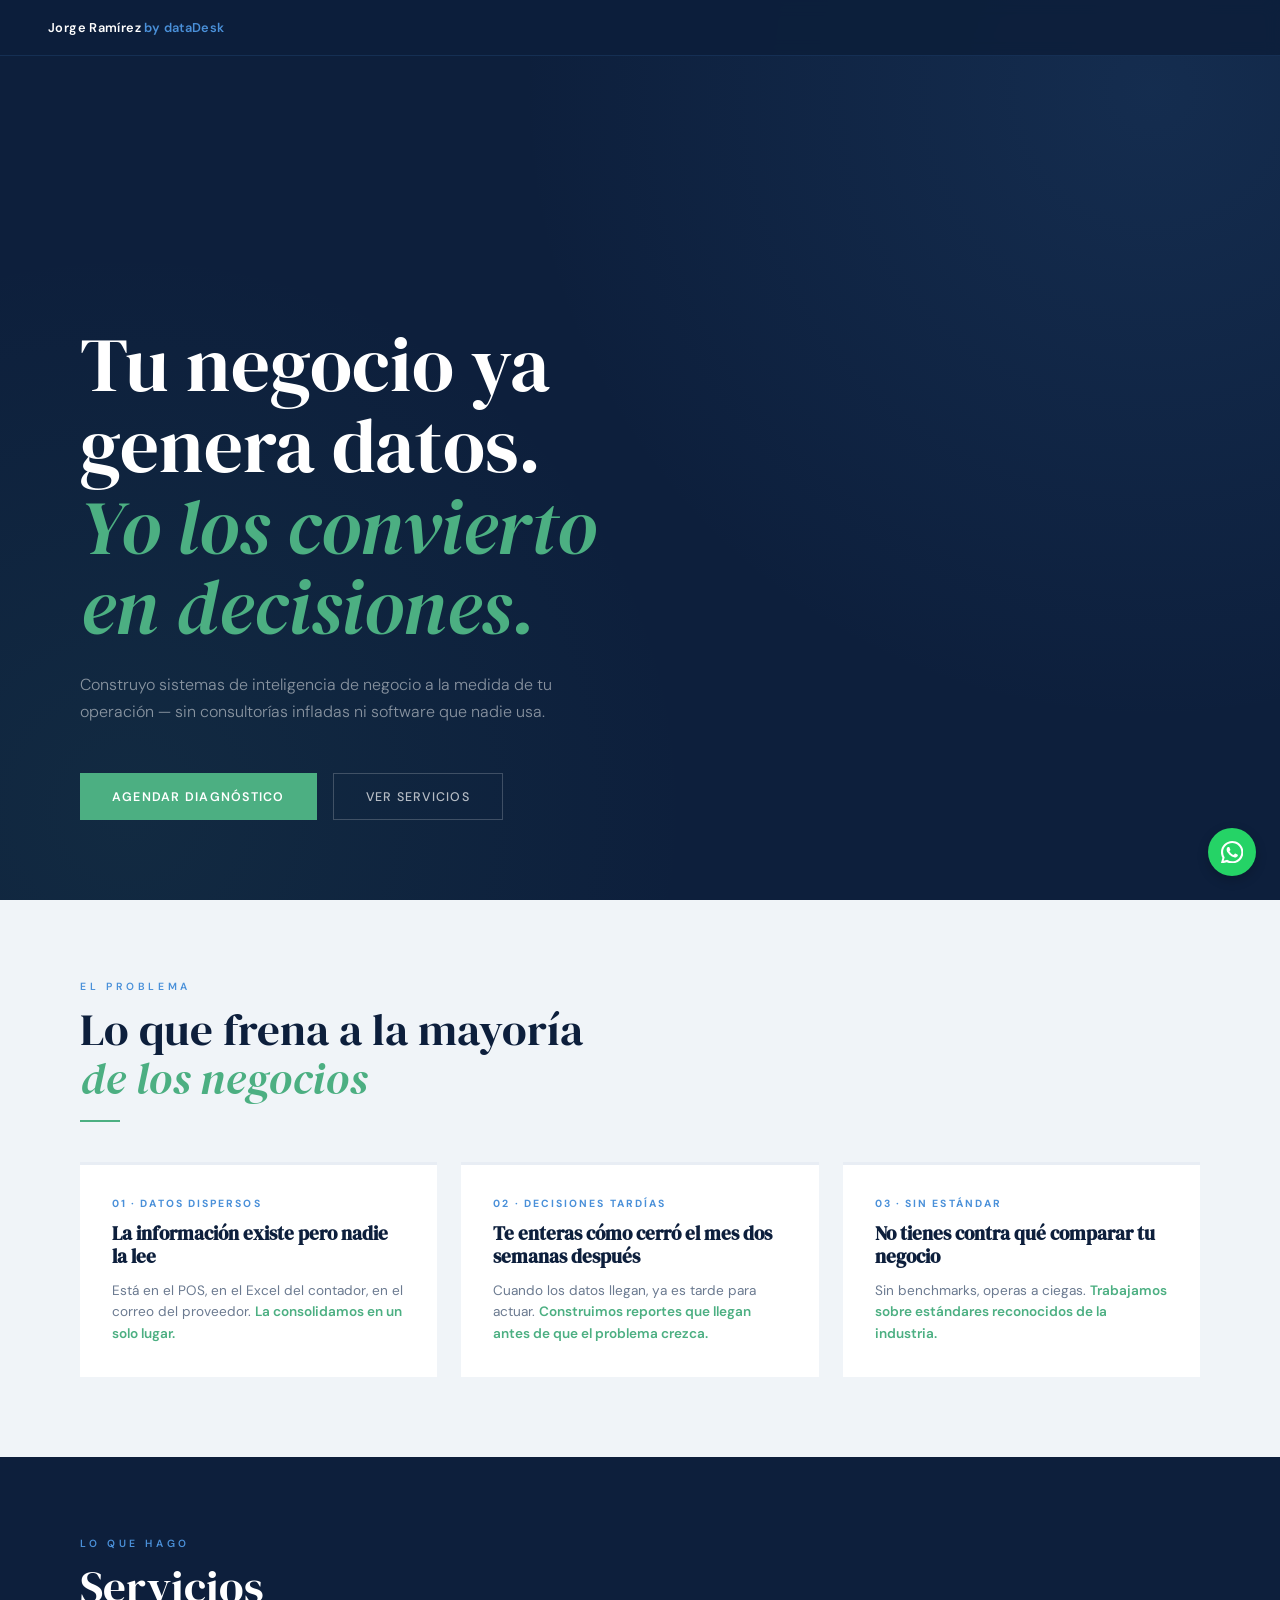
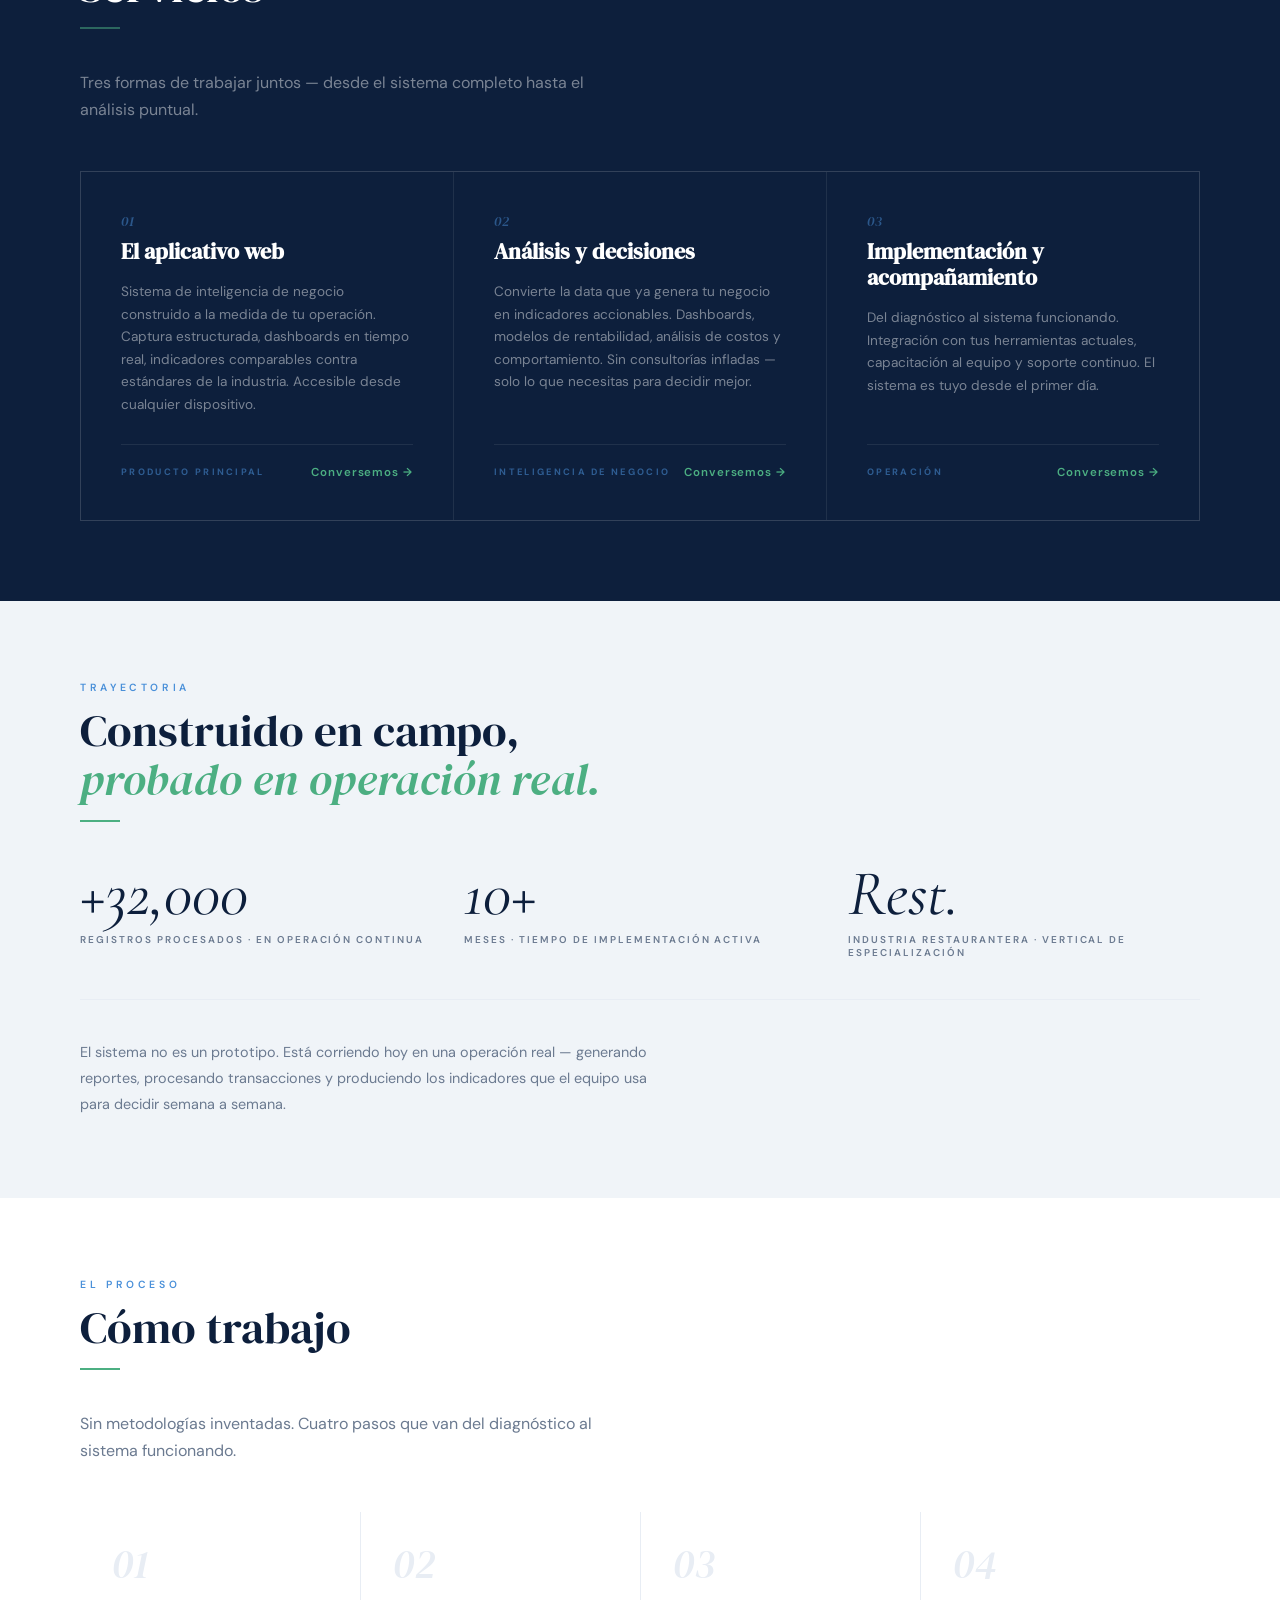
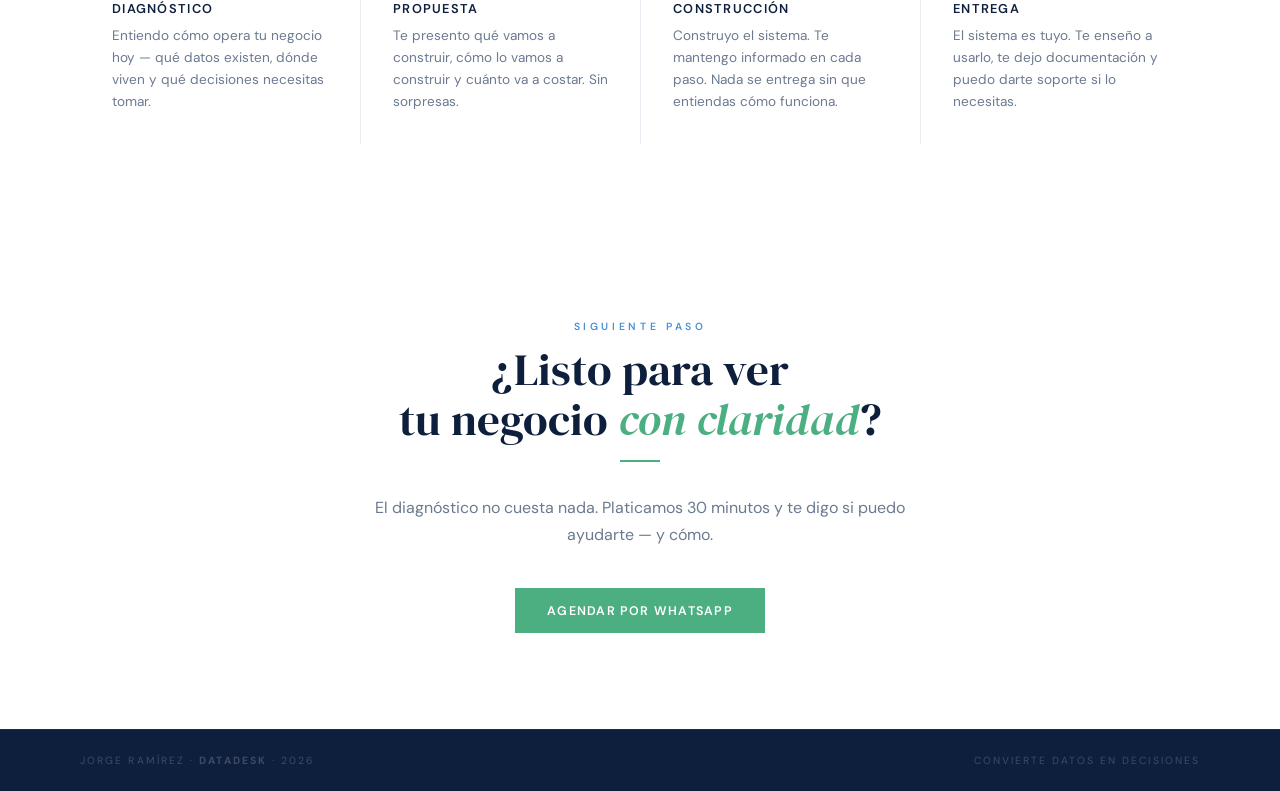
==== commit ed9a5c40: "dataDesk: rediseno completo — WA float, restaurantes nueva estructura, Mi trabajo propuestas, acerca" ====
--- a/jorgeramirez/index.html
+++ b/jorgeramirez/index.html
@@ -235,6 +235,124 @@
       font-weight: 600;
     }
 
+    /* ===== SERVICIOS / PROPUESTAS ===== */
+    .servicios {
+      background: var(--navy);
+    }
+
+    .servicios .section-title { color: var(--white); }
+    .servicios .section-lead { color: rgba(255,255,255,0.45); }
+    .servicios .section-label { color: var(--accent); }
+    .servicios .divider { background: rgba(76,175,130,0.5); }
+
+    .propuestas-grid {
+      display: grid;
+      grid-template-columns: repeat(3, 1fr);
+      gap: 1px;
+      background: rgba(255,255,255,0.08);
+      border: 1px solid rgba(255,255,255,0.08);
+    }
+
+    .propuesta-card {
+      background: var(--navy);
+      padding: 2.5rem;
+      display: flex;
+      flex-direction: column;
+      transition: background 0.2s;
+    }
+
+    .propuesta-card:hover { background: rgba(255,255,255,0.04); }
+
+    .propuesta-num {
+      font-family: 'DM Serif Display', serif;
+      font-size: 0.85rem;
+      font-style: italic;
+      color: rgba(74,144,217,0.5);
+      display: block;
+      margin-bottom: 0.5rem;
+    }
+
+    .propuesta-title {
+      font-family: 'DM Serif Display', serif;
+      font-size: 1.35rem;
+      color: var(--white);
+      margin-bottom: 1rem;
+      line-height: 1.2;
+    }
+
+    .propuesta-desc {
+      font-size: 0.85rem;
+      color: rgba(255,255,255,0.45);
+      line-height: 1.65;
+      flex: 1;
+      margin-bottom: 1.75rem;
+    }
+
+    .propuesta-footer {
+      display: flex;
+      align-items: center;
+      justify-content: space-between;
+      padding-top: 1.25rem;
+      border-top: 1px solid rgba(255,255,255,0.08);
+    }
+
+    .propuesta-tag {
+      font-size: 0.58rem;
+      font-weight: 700;
+      letter-spacing: 0.25em;
+      text-transform: uppercase;
+      color: rgba(74,144,217,0.55);
+    }
+
+    .propuesta-cta {
+      font-size: 0.72rem;
+      font-weight: 600;
+      letter-spacing: 0.08em;
+      color: var(--green);
+      text-decoration: none;
+      transition: color 0.2s;
+    }
+
+    .propuesta-cta:hover { color: #5dce99; }
+
+    /* ===== VALIDADO EN OPERACIÓN ===== */
+    .validado {
+      background: var(--off-white);
+    }
+
+    .validado-metricas {
+      display: grid;
+      grid-template-columns: repeat(3, 1fr);
+      gap: 2rem;
+      margin: 2.5rem 0;
+      padding-bottom: 2.5rem;
+      border-bottom: 1px solid var(--gray-light);
+    }
+
+    .metrica-num {
+      font-family: 'Cormorant Garamond', serif;
+      font-size: clamp(2.5rem, 5vw, 4rem);
+      font-style: italic;
+      color: var(--navy);
+      line-height: 1;
+      margin-bottom: 0.4rem;
+    }
+
+    .metrica-sub {
+      font-size: 0.62rem;
+      font-weight: 600;
+      letter-spacing: 0.2em;
+      text-transform: uppercase;
+      color: var(--gray);
+    }
+
+    .validado-text {
+      font-size: 0.9rem;
+      line-height: 1.8;
+      color: var(--gray);
+      max-width: 600px;
+    }
+
     /* ===== CÓMO TRABAJO ===== */
     .como-trabajo {
       background: var(--white);
@@ -245,20 +363,17 @@
       grid-template-columns: repeat(4, 1fr);
       gap: 0;
       margin-top: 1rem;
-      counter-reset: paso;
     }
 
     .paso {
       padding: 2rem;
       border-left: 1px solid var(--gray-light);
       position: relative;
-      counter-increment: paso;
     }
 
     .paso:first-child { border-left: none; }
 
-    .paso::before {
-      content: '0' counter(paso);
+    .paso-num {
       font-family: 'DM Serif Display', serif;
       font-size: 2.5rem;
       font-style: italic;
@@ -281,131 +396,6 @@
       font-size: 0.85rem;
       color: var(--gray);
       line-height: 1.6;
-    }
-
-    /* ===== SERVICIOS ===== */
-    .servicios {
-      background: var(--navy);
-    }
-
-    .servicios .section-title { color: var(--white); }
-    .servicios .section-lead { color: rgba(255,255,255,0.45); }
-    .servicios .section-label { color: var(--accent); }
-
-    .servicios-grid {
-      display: grid;
-      grid-template-columns: repeat(2, 1fr);
-      gap: 1px;
-      background: rgba(255,255,255,0.08);
-      border: 1px solid rgba(255,255,255,0.08);
-    }
-
-    .servicio-card {
-      background: var(--navy);
-      padding: 2.5rem;
-      transition: background 0.2s;
-    }
-
-    .servicio-card:hover { background: rgba(255,255,255,0.04); }
-
-    .servicio-tag {
-      font-size: 0.6rem;
-      font-weight: 700;
-      letter-spacing: 0.3em;
-      text-transform: uppercase;
-      color: var(--accent);
-      margin-bottom: 0.75rem;
-      display: block;
-    }
-
-    .servicio-nombre {
-      font-family: 'DM Serif Display', serif;
-      font-size: 1.4rem;
-      color: var(--white);
-      margin-bottom: 0.75rem;
-      line-height: 1.2;
-    }
-
-    .servicio-desc {
-      font-size: 0.85rem;
-      color: rgba(255,255,255,0.45);
-      line-height: 1.65;
-      margin-bottom: 1.5rem;
-    }
-
-    .precio {
-      font-family: 'DM Serif Display', serif;
-      font-size: 1.6rem;
-      color: var(--green);
-      line-height: 1;
-      margin-bottom: 0.3rem;
-    }
-
-    .precio-nota {
-      font-size: 0.7rem;
-      color: rgba(255,255,255,0.3);
-      letter-spacing: 0.1em;
-    }
-
-    /* ===== PROCESO SVG ===== */
-    .proceso {
-      background: var(--off-white);
-    }
-
-    .proceso-diagram {
-      display: grid;
-      grid-template-columns: repeat(4, 1fr);
-      gap: 0;
-      margin-top: 2rem;
-      position: relative;
-    }
-
-    .proceso-diagram::before {
-      content: '';
-      position: absolute;
-      top: 2.5rem;
-      left: 12.5%;
-      right: 12.5%;
-      height: 1px;
-      background: linear-gradient(to right, var(--green), var(--accent));
-    }
-
-    .proceso-step {
-      text-align: center;
-      padding: 0 1rem;
-      position: relative;
-    }
-
-    .proceso-dot {
-      width: 1.5rem;
-      height: 1.5rem;
-      background: var(--green);
-      border-radius: 50%;
-      margin: 1.75rem auto 1.25rem;
-      position: relative;
-      z-index: 1;
-    }
-
-    .proceso-num {
-      font-size: 0.6rem;
-      font-weight: 700;
-      letter-spacing: 0.2em;
-      text-transform: uppercase;
-      color: var(--accent);
-      margin-bottom: 0.4rem;
-    }
-
-    .proceso-name {
-      font-family: 'DM Serif Display', serif;
-      font-size: 1.1rem;
-      color: var(--navy);
-      margin-bottom: 0.5rem;
-    }
-
-    .proceso-desc {
-      font-size: 0.78rem;
-      color: var(--gray);
-      line-height: 1.5;
     }
 
     /* ===== CTA / CONTACTO ===== */
@@ -447,12 +437,16 @@
       section { padding: 3.5rem 2rem; }
       .diag-grid { grid-template-columns: 1fr; }
       .pasos { grid-template-columns: 1fr 1fr; }
-      .servicios-grid { grid-template-columns: 1fr; }
-      .proceso-diagram { grid-template-columns: 1fr 1fr; }
-      .proceso-diagram::before { display: none; }
+      .propuestas-grid { grid-template-columns: 1fr; }
+      .validado-metricas { grid-template-columns: 1fr 1fr; }
       .contacto { padding: 3.5rem 2rem; }
       .footer { padding: 1.5rem 2rem; flex-direction: column; gap: 0.5rem; }
       .hero-ctas { flex-direction: column; }
+    }
+
+    @media (max-width: 560px) {
+      .pasos { grid-template-columns: 1fr; }
+      .validado-metricas { grid-template-columns: 1fr; }
     }
 
     .nav-brand { text-transform: none !important; letter-spacing: 0.03em !important; }
@@ -506,6 +500,72 @@
     </div>
   </section>
 
+  <!-- SERVICIOS / PROPUESTAS -->
+  <section class="servicios" id="servicios">
+    <span class="section-label fade-in">Lo que hago</span>
+    <h2 class="section-title fade-in">Servicios</h2>
+    <hr class="divider fade-in">
+    <p class="section-lead fade-in">Tres formas de trabajar juntos — desde el sistema completo hasta el análisis puntual.</p>
+
+    <div class="propuestas-grid fade-in">
+
+      <div class="propuesta-card">
+        <span class="propuesta-num">01</span>
+        <h3 class="propuesta-title">El aplicativo web</h3>
+        <p class="propuesta-desc">Sistema de inteligencia de negocio construido a la medida de tu operación. Captura estructurada, dashboards en tiempo real, indicadores comparables contra estándares de la industria. Accesible desde cualquier dispositivo.</p>
+        <div class="propuesta-footer">
+          <span class="propuesta-tag">Producto principal</span>
+          <a href="https://wa.me/525543183792" class="propuesta-cta" target="_blank">Conversemos →</a>
+        </div>
+      </div>
+
+      <div class="propuesta-card">
+        <span class="propuesta-num">02</span>
+        <h3 class="propuesta-title">Análisis y decisiones</h3>
+        <p class="propuesta-desc">Convierte la data que ya genera tu negocio en indicadores accionables. Dashboards, modelos de rentabilidad, análisis de costos y comportamiento. Sin consultorías infladas — solo lo que necesitas para decidir mejor.</p>
+        <div class="propuesta-footer">
+          <span class="propuesta-tag">Inteligencia de negocio</span>
+          <a href="https://wa.me/525543183792" class="propuesta-cta" target="_blank">Conversemos →</a>
+        </div>
+      </div>
+
+      <div class="propuesta-card">
+        <span class="propuesta-num">03</span>
+        <h3 class="propuesta-title">Implementación y acompañamiento</h3>
+        <p class="propuesta-desc">Del diagnóstico al sistema funcionando. Integración con tus herramientas actuales, capacitación al equipo y soporte continuo. El sistema es tuyo desde el primer día.</p>
+        <div class="propuesta-footer">
+          <span class="propuesta-tag">Operación</span>
+          <a href="https://wa.me/525543183792" class="propuesta-cta" target="_blank">Conversemos →</a>
+        </div>
+      </div>
+
+    </div>
+  </section>
+
+  <!-- VALIDADO EN OPERACIÓN -->
+  <section class="validado">
+    <span class="section-label fade-in">Trayectoria</span>
+    <h2 class="section-title fade-in">Construido en campo,<br><em>probado en operación real.</em></h2>
+    <hr class="divider fade-in">
+
+    <div class="validado-metricas fade-in">
+      <div>
+        <div class="metrica-num">+32,000</div>
+        <div class="metrica-sub">Registros procesados · En operación continua</div>
+      </div>
+      <div>
+        <div class="metrica-num">10+</div>
+        <div class="metrica-sub">Meses · Tiempo de implementación activa</div>
+      </div>
+      <div>
+        <div class="metrica-num">Rest.</div>
+        <div class="metrica-sub">Industria restaurantera · Vertical de especialización</div>
+      </div>
+    </div>
+
+    <p class="validado-text fade-in">El sistema no es un prototipo. Está corriendo hoy en una operación real — generando reportes, procesando transacciones y produciendo los indicadores que el equipo usa para decidir semana a semana.</p>
+  </section>
+
   <!-- CÓMO TRABAJO -->
   <section class="como-trabajo">
     <span class="section-label fade-in">El proceso</span>
@@ -515,98 +575,24 @@
 
     <div class="pasos fade-in">
       <div class="paso">
+        <span class="paso-num">01</span>
         <div class="paso-title">Diagnóstico</div>
         <p class="paso-desc">Entiendo cómo opera tu negocio hoy — qué datos existen, dónde viven y qué decisiones necesitas tomar.</p>
       </div>
       <div class="paso">
+        <span class="paso-num">02</span>
         <div class="paso-title">Propuesta</div>
         <p class="paso-desc">Te presento qué vamos a construir, cómo lo vamos a construir y cuánto va a costar. Sin sorpresas.</p>
       </div>
       <div class="paso">
+        <span class="paso-num">03</span>
         <div class="paso-title">Construcción</div>
         <p class="paso-desc">Construyo el sistema. Te mantengo informado en cada paso. Nada se entrega sin que entiendas cómo funciona.</p>
       </div>
       <div class="paso">
+        <span class="paso-num">04</span>
         <div class="paso-title">Entrega</div>
         <p class="paso-desc">El sistema es tuyo. Te enseño a usarlo, te dejo documentación y puedo darte soporte si lo necesitas.</p>
-      </div>
-    </div>
-  </section>
-
-  <!-- SERVICIOS -->
-  <section class="servicios" id="servicios">
-    <span class="section-label fade-in">Lo que hago</span>
-    <h2 class="section-title fade-in">Servicios</h2>
-    <hr class="divider fade-in" style="background: rgba(76,175,130,0.5)">
-    <p class="section-lead fade-in">Proyectos puntuales con entregables claros, diseñados a la medida de tu operación.</p>
-
-    <div class="servicios-grid fade-in">
-
-      <div class="servicio-card">
-        <span class="servicio-tag">Organización · Datos</span>
-        <h3 class="servicio-nombre">Espacios en Notion</h3>
-        <p class="servicio-desc">Tu operación organizada en un solo lugar. Bases de datos, tableros de seguimiento y flujos de trabajo que realmente se usan — no un manual bonito que nadie abre.</p>
-        <div class="precio">Desde $6,000</div>
-        <div class="precio-nota">+ IVA · Proyecto único</div>
-      </div>
-
-      <div class="servicio-card">
-        <span class="servicio-tag">Visualización · Análisis</span>
-        <h3 class="servicio-nombre">Dashboard en Power BI</h3>
-        <p class="servicio-desc">Tus datos convertidos en indicadores claros. Ventas, costos, rentabilidad y lo que más importa en tu operación — todo visible en tiempo real desde cualquier dispositivo.</p>
-        <div class="precio">Desde $12,000</div>
-        <div class="precio-nota">+ IVA · Proyecto único</div>
-      </div>
-
-      <div class="servicio-card">
-        <span class="servicio-tag">Procesos · Ahorro</span>
-        <h3 class="servicio-nombre">Eficiencia operativa</h3>
-        <p class="servicio-desc">Identifico dónde se pierde tiempo y dinero en tu operación. Automatizamos lo que se puede automatizar y simplificamos lo que no — para que tu equipo haga lo que importa.</p>
-        <div class="precio">Desde $8,000</div>
-        <div class="precio-nota">+ IVA · Proyecto único</div>
-      </div>
-
-      <div class="servicio-card">
-        <span class="servicio-tag">Inteligencia · Automatización</span>
-        <h3 class="servicio-nombre">IA aplicada al negocio</h3>
-        <p class="servicio-desc">Automatización de tareas repetitivas, análisis con inteligencia artificial y herramientas de productividad integradas a tu operación. El alcance define el costo.</p>
-        <div class="precio">A la medida</div>
-        <div class="precio-nota">El alcance define el costo · Conversemos sin compromiso</div>
-      </div>
-
-    </div>
-  </section>
-
-  <!-- PROCESO -->
-  <section class="proceso">
-    <span class="section-label fade-in">Cómo lo construimos</span>
-    <h2 class="section-title fade-in">Del dato a la <em>decisión</em></h2>
-    <hr class="divider fade-in">
-
-    <div class="proceso-diagram fade-in">
-      <div class="proceso-step">
-        <div class="proceso-dot"></div>
-        <div class="proceso-num">01</div>
-        <div class="proceso-name">Diagnóstico</div>
-        <p class="proceso-desc">Mapeamos tus datos y tus necesidades</p>
-      </div>
-      <div class="proceso-step">
-        <div class="proceso-dot"></div>
-        <div class="proceso-num">02</div>
-        <div class="proceso-name">Propuesta</div>
-        <p class="proceso-desc">Definimos alcance, costo y tiempos</p>
-      </div>
-      <div class="proceso-step">
-        <div class="proceso-dot"></div>
-        <div class="proceso-num">03</div>
-        <div class="proceso-name">Construcción</div>
-        <p class="proceso-desc">Construimos el sistema, paso a paso</p>
-      </div>
-      <div class="proceso-step">
-        <div class="proceso-dot"></div>
-        <div class="proceso-num">04</div>
-        <div class="proceso-name">Entrega</div>
-        <p class="proceso-desc">El sistema es tuyo, con documentación</p>
       </div>
     </div>
   </section>
@@ -625,6 +611,13 @@
     <span>Convierte datos en decisiones</span>
   </footer>
 
+  <a href="https://wa.me/525543183792" class="wa-float" target="_blank" aria-label="WhatsApp">
+    <svg viewBox="0 0 24 24" xmlns="http://www.w3.org/2000/svg">
+      <path d="M17.472 14.382c-.297-.149-1.758-.867-2.03-.967-.273-.099-.471-.148-.67.15-.197.297-.767.966-.94 1.164-.173.199-.347.223-.644.075-.297-.15-1.255-.463-2.39-1.475-.883-.788-1.48-1.761-1.653-2.059-.173-.297-.018-.458.13-.606.134-.133.298-.347.446-.52.149-.174.198-.298.298-.497.099-.198.05-.371-.025-.52-.075-.149-.669-1.612-.916-2.207-.242-.579-.487-.5-.669-.51-.173-.008-.371-.01-.57-.01-.198 0-.52.074-.792.372-.272.297-1.04 1.016-1.04 2.479 0 1.462 1.065 2.875 1.213 3.074.149.198 2.096 3.2 5.077 4.487.709.306 1.262.489 1.694.625.712.227 1.36.195 1.871.118.571-.085 1.758-.719 2.006-1.413.248-.694.248-1.289.173-1.413-.074-.124-.272-.198-.57-.347z"/>
+      <path d="M12 0C5.373 0 0 5.373 0 12c0 2.124.558 4.122 1.535 5.854L.057 23.215a.75.75 0 0 0 .921.921l5.361-1.478A11.945 11.945 0 0 0 12 24c6.627 0 12-5.373 12-12S18.627 0 12 0zm0 21.75a9.714 9.714 0 0 1-5.003-1.384l-.36-.214-3.733 1.028 1.028-3.733-.214-.36A9.714 9.714 0 0 1 2.25 12C2.25 6.615 6.615 2.25 12 2.25S21.75 6.615 21.75 12 17.385 21.75 12 21.75z"/>
+    </svg>
+  </a>
+
   <script src="../script.js"></script>
 </body>
 </html>
--- a/styles.css
+++ b/styles.css
@@ -78,3 +78,36 @@
 .nav-links a.active {
   color: var(--white);
 }
+
+/* ===== WHATSAPP FLOAT ===== */
+.wa-float {
+  position: fixed;
+  bottom: 1.5rem;
+  right: 1.5rem;
+  z-index: 999;
+  width: 3rem;
+  height: 3rem;
+  background: #25D366;
+  border-radius: 50%;
+  display: flex;
+  align-items: center;
+  justify-content: center;
+  text-decoration: none;
+  opacity: 0;
+  transform: scale(0.8);
+  transition: opacity 0.3s ease, transform 0.3s ease;
+  box-shadow: 0 4px 12px rgba(0,0,0,0.2);
+}
+.wa-float.visible {
+  opacity: 1;
+  transform: scale(1);
+}
+.wa-float:hover {
+  transform: scale(1.08);
+  background: #20ba5a;
+}
+.wa-float svg {
+  width: 1.4rem;
+  height: 1.4rem;
+  fill: white;
+}
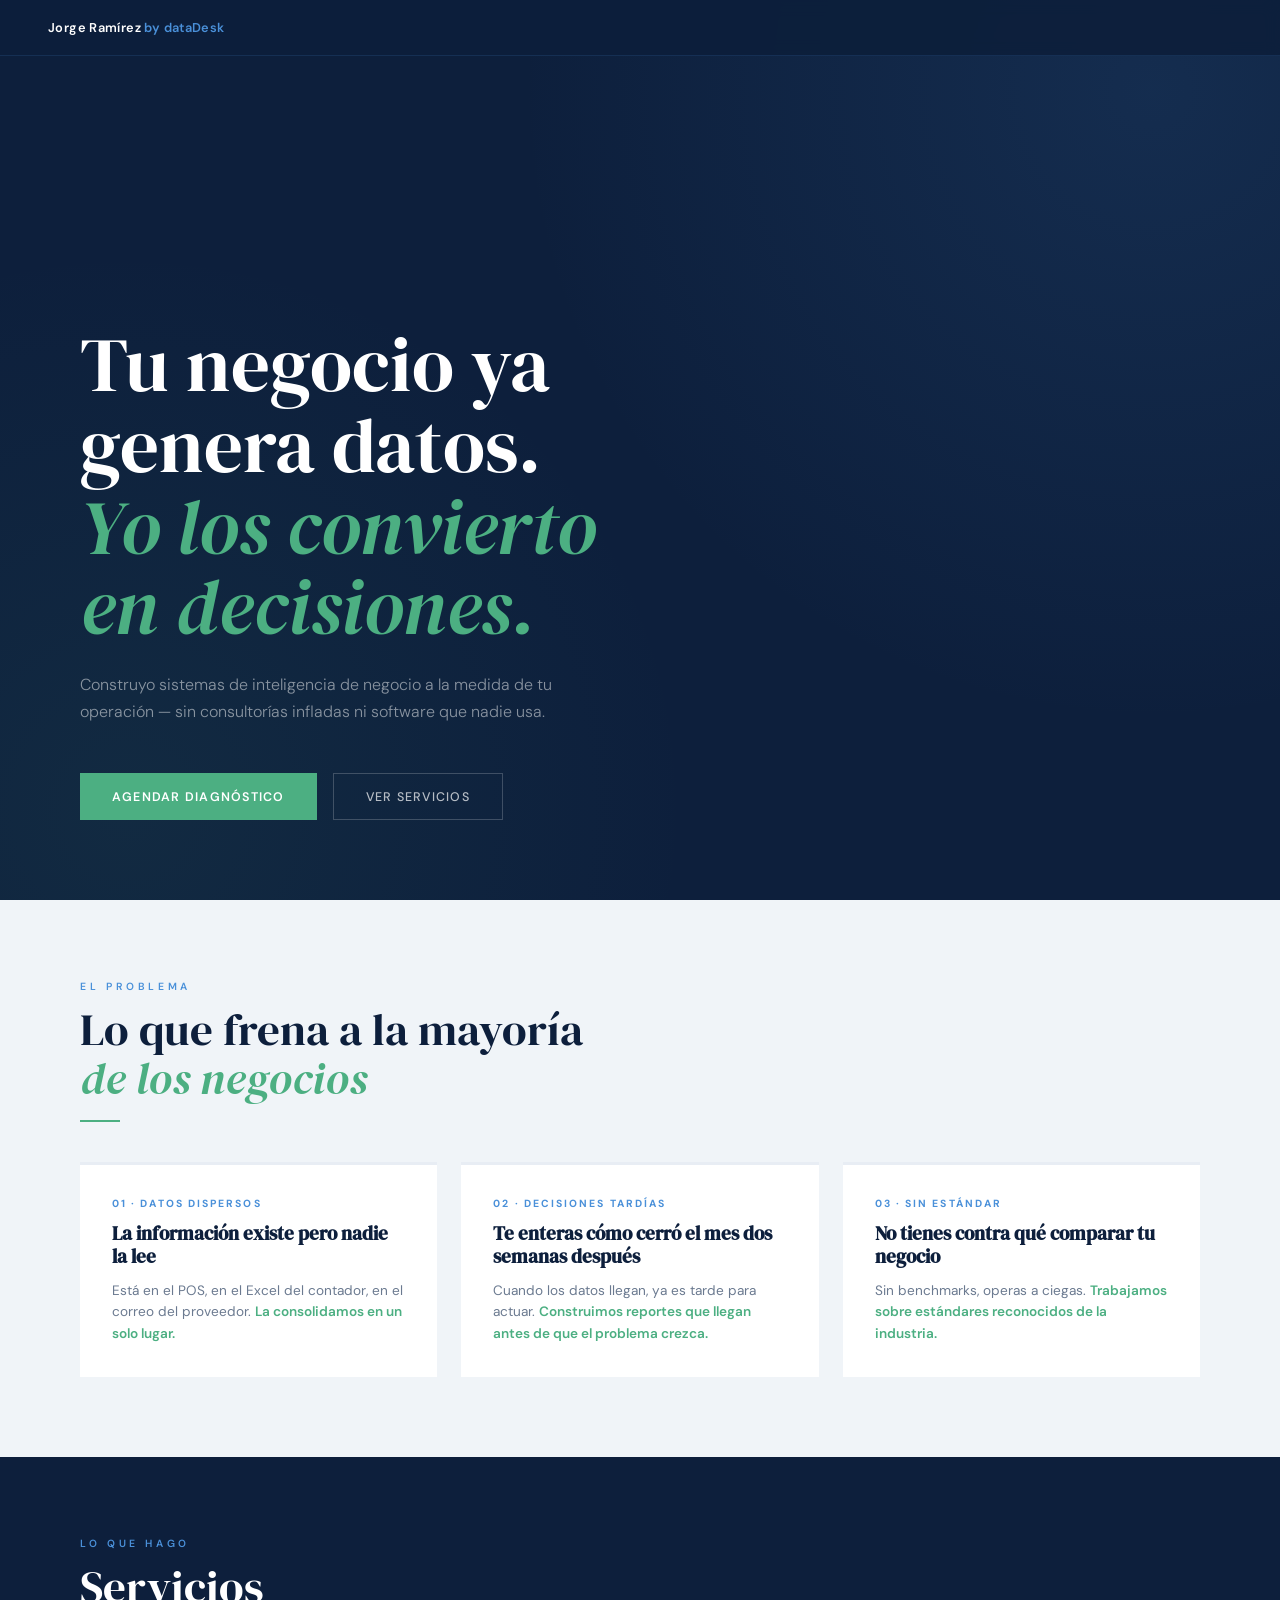
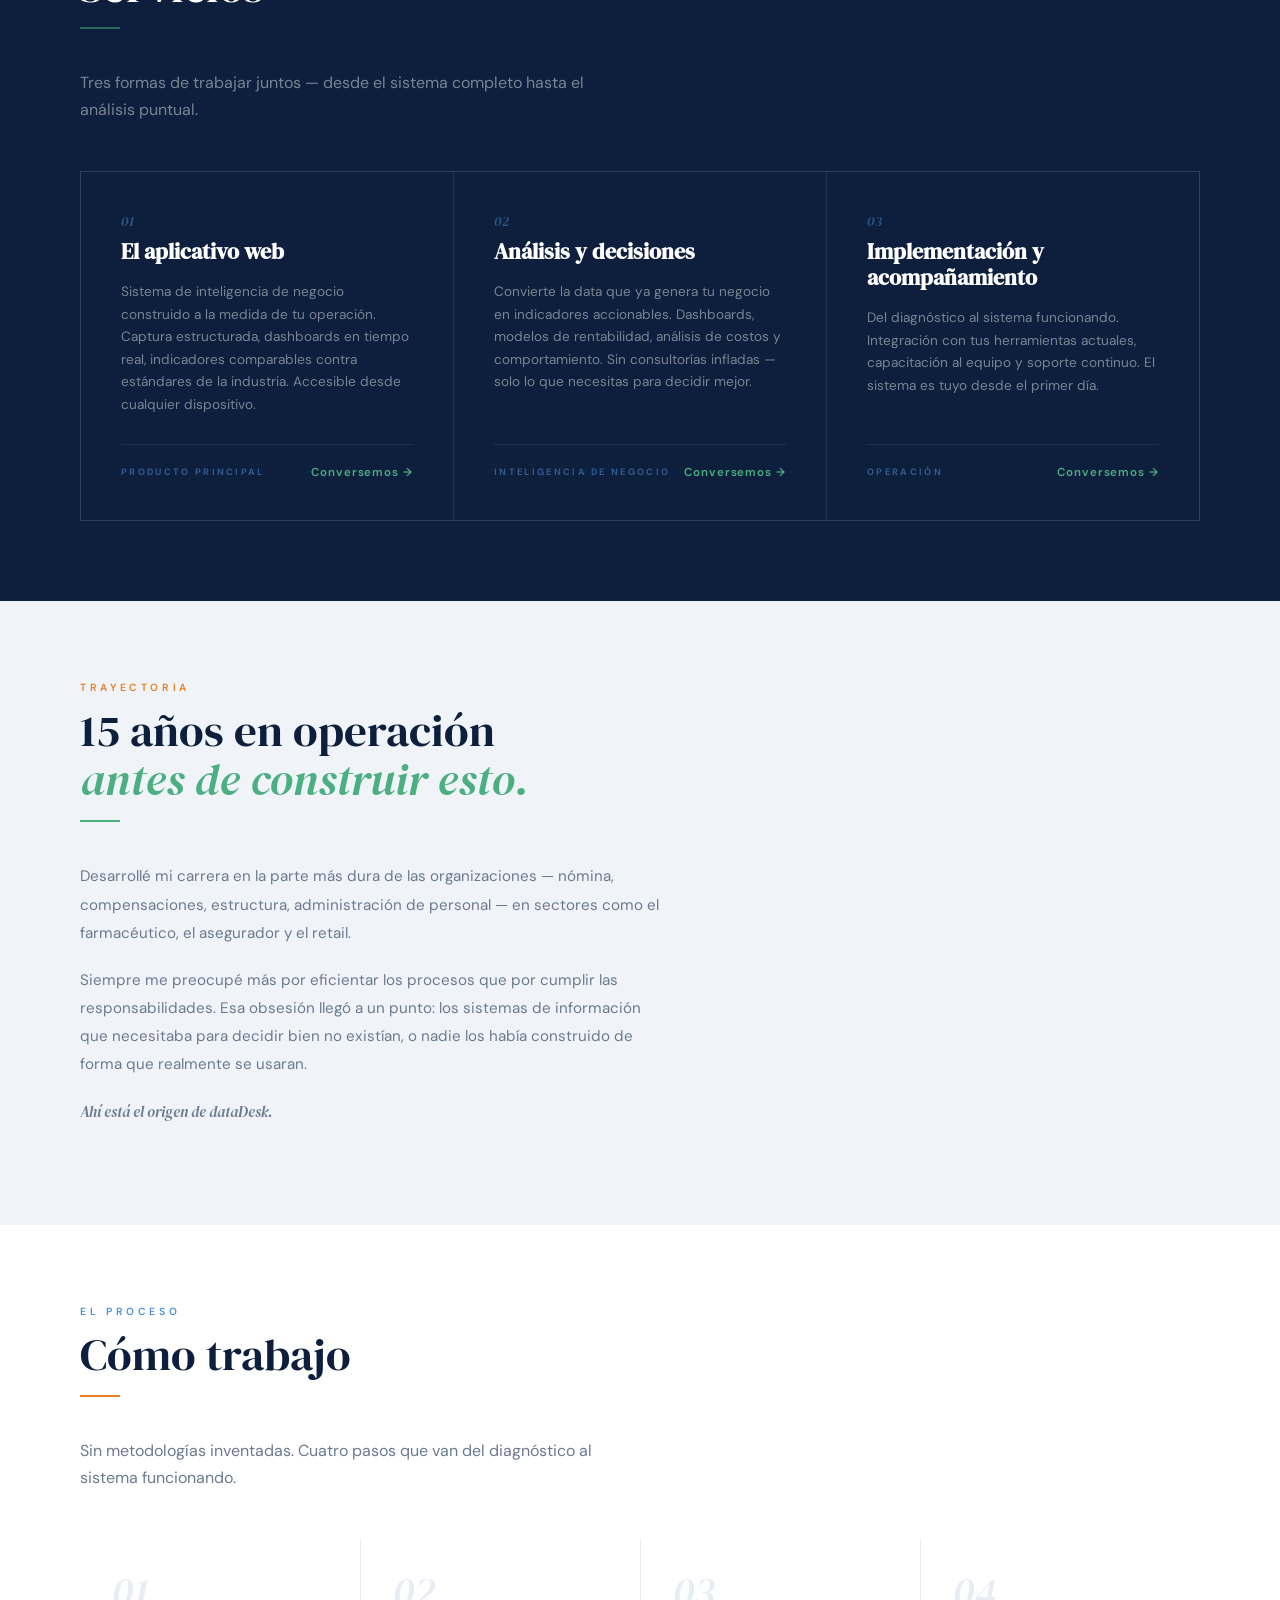
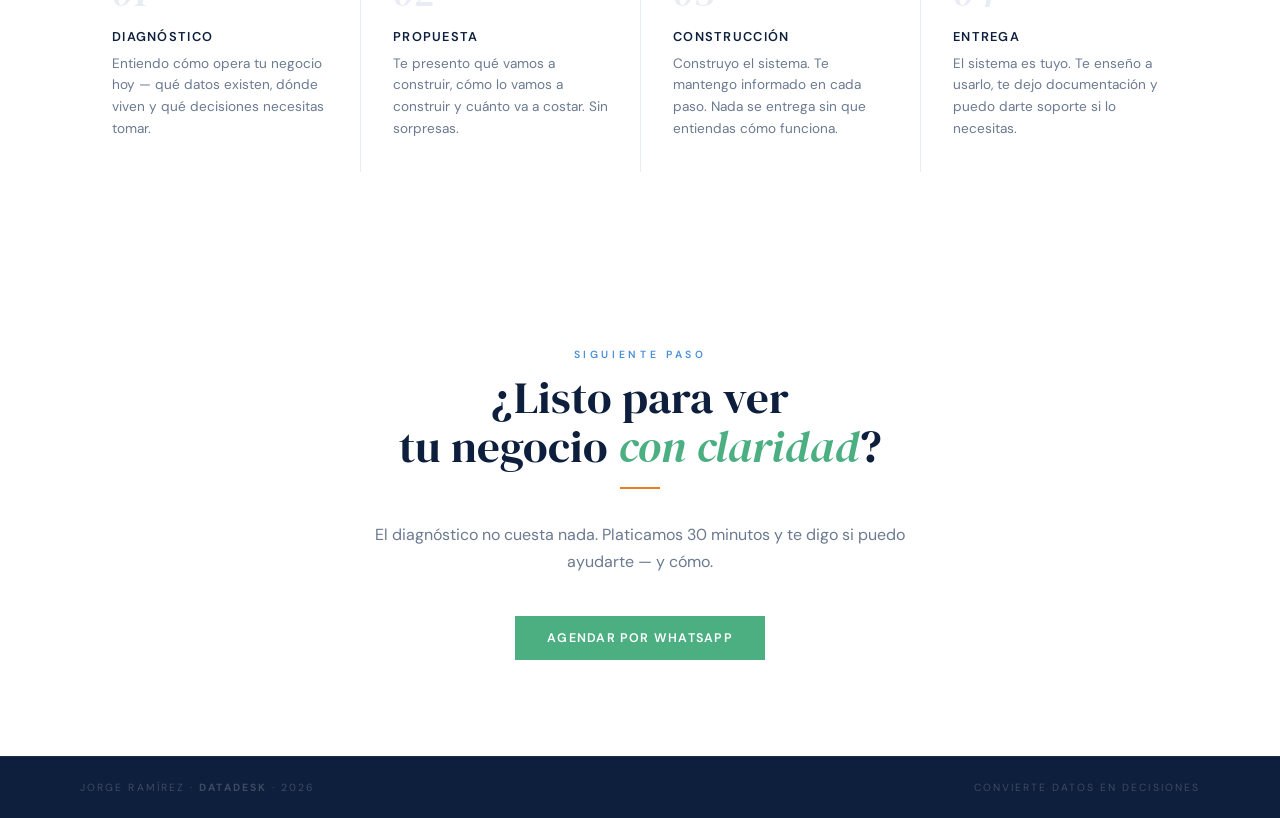
==== commit d95df48f: "dataDesk v2: orange accent, trayectoria reescrita, verde restaurantes, card terracota, KPIs eliminad" ====
--- a/jorgeramirez/index.html
+++ b/jorgeramirez/index.html
@@ -315,42 +315,27 @@
 
     .propuesta-cta:hover { color: #5dce99; }
 
-    /* ===== VALIDADO EN OPERACIÓN ===== */
+    /* ===== TRAYECTORIA ===== */
     .validado {
       background: var(--off-white);
     }
 
-    .validado-metricas {
-      display: grid;
-      grid-template-columns: repeat(3, 1fr);
-      gap: 2rem;
-      margin: 2.5rem 0;
-      padding-bottom: 2.5rem;
-      border-bottom: 1px solid var(--gray-light);
-    }
-
-    .metrica-num {
-      font-family: 'Cormorant Garamond', serif;
-      font-size: clamp(2.5rem, 5vw, 4rem);
+    .validado .section-label { color: var(--orange); }
+
+    .validado-text p {
+      font-size: 0.95rem;
+      line-height: 1.85;
+      color: var(--gray);
+      max-width: 580px;
+      margin-bottom: 1.2rem;
+    }
+
+    .validado-origen {
+      font-family: 'DM Serif Display', serif;
+      font-size: 1.1rem;
       font-style: italic;
       color: var(--navy);
-      line-height: 1;
-      margin-bottom: 0.4rem;
-    }
-
-    .metrica-sub {
-      font-size: 0.62rem;
-      font-weight: 600;
-      letter-spacing: 0.2em;
-      text-transform: uppercase;
-      color: var(--gray);
-    }
-
-    .validado-text {
-      font-size: 0.9rem;
-      line-height: 1.8;
-      color: var(--gray);
-      max-width: 600px;
+      margin-top: 0.5rem;
     }
 
     /* ===== CÓMO TRABAJO ===== */
@@ -432,13 +417,15 @@
       color: rgba(255,255,255,0.2);
     }
 
+    .como-trabajo .divider { background: var(--orange); }
+    .contacto .divider { background: var(--orange); }
+
     @media (max-width: 900px) {
       .hero { padding: 7rem 2rem 3.5rem; }
       section { padding: 3.5rem 2rem; }
       .diag-grid { grid-template-columns: 1fr; }
       .pasos { grid-template-columns: 1fr 1fr; }
       .propuestas-grid { grid-template-columns: 1fr; }
-      .validado-metricas { grid-template-columns: 1fr 1fr; }
       .contacto { padding: 3.5rem 2rem; }
       .footer { padding: 1.5rem 2rem; flex-direction: column; gap: 0.5rem; }
       .hero-ctas { flex-direction: column; }
@@ -446,7 +433,6 @@
 
     @media (max-width: 560px) {
       .pasos { grid-template-columns: 1fr; }
-      .validado-metricas { grid-template-columns: 1fr; }
     }
 
     .nav-brand { text-transform: none !important; letter-spacing: 0.03em !important; }
@@ -542,28 +528,16 @@
     </div>
   </section>
 
-  <!-- VALIDADO EN OPERACIÓN -->
+  <!-- TRAYECTORIA -->
   <section class="validado">
     <span class="section-label fade-in">Trayectoria</span>
-    <h2 class="section-title fade-in">Construido en campo,<br><em>probado en operación real.</em></h2>
+    <h2 class="section-title fade-in">15 años en operación<br><em>antes de construir esto.</em></h2>
     <hr class="divider fade-in">
-
-    <div class="validado-metricas fade-in">
-      <div>
-        <div class="metrica-num">+32,000</div>
-        <div class="metrica-sub">Registros procesados · En operación continua</div>
-      </div>
-      <div>
-        <div class="metrica-num">10+</div>
-        <div class="metrica-sub">Meses · Tiempo de implementación activa</div>
-      </div>
-      <div>
-        <div class="metrica-num">Rest.</div>
-        <div class="metrica-sub">Industria restaurantera · Vertical de especialización</div>
-      </div>
+    <div class="validado-text fade-in">
+      <p>Desarrollé mi carrera en la parte más dura de las organizaciones — nómina, compensaciones, estructura, administración de personal — en sectores como el farmacéutico, el asegurador y el retail.</p>
+      <p>Siempre me preocupé más por eficientar los procesos que por cumplir las responsabilidades. Esa obsesión llegó a un punto: los sistemas de información que necesitaba para decidir bien no existían, o nadie los había construido de forma que realmente se usaran.</p>
+      <p class="validado-origen">Ahí está el origen de dataDesk.</p>
     </div>
-
-    <p class="validado-text fade-in">El sistema no es un prototipo. Está corriendo hoy en una operación real — generando reportes, procesando transacciones y produciendo los indicadores que el equipo usa para decidir semana a semana.</p>
   </section>
 
   <!-- CÓMO TRABAJO -->
--- a/styles.css
+++ b/styles.css
@@ -19,6 +19,7 @@
   --blue-accent: #4a90d9;
   --white: #ffffff;
   --off-white: #f0f4f8;
+  --orange: #e67e22;
 }
 
 * { box-sizing: border-box; margin: 0; padding: 0; }
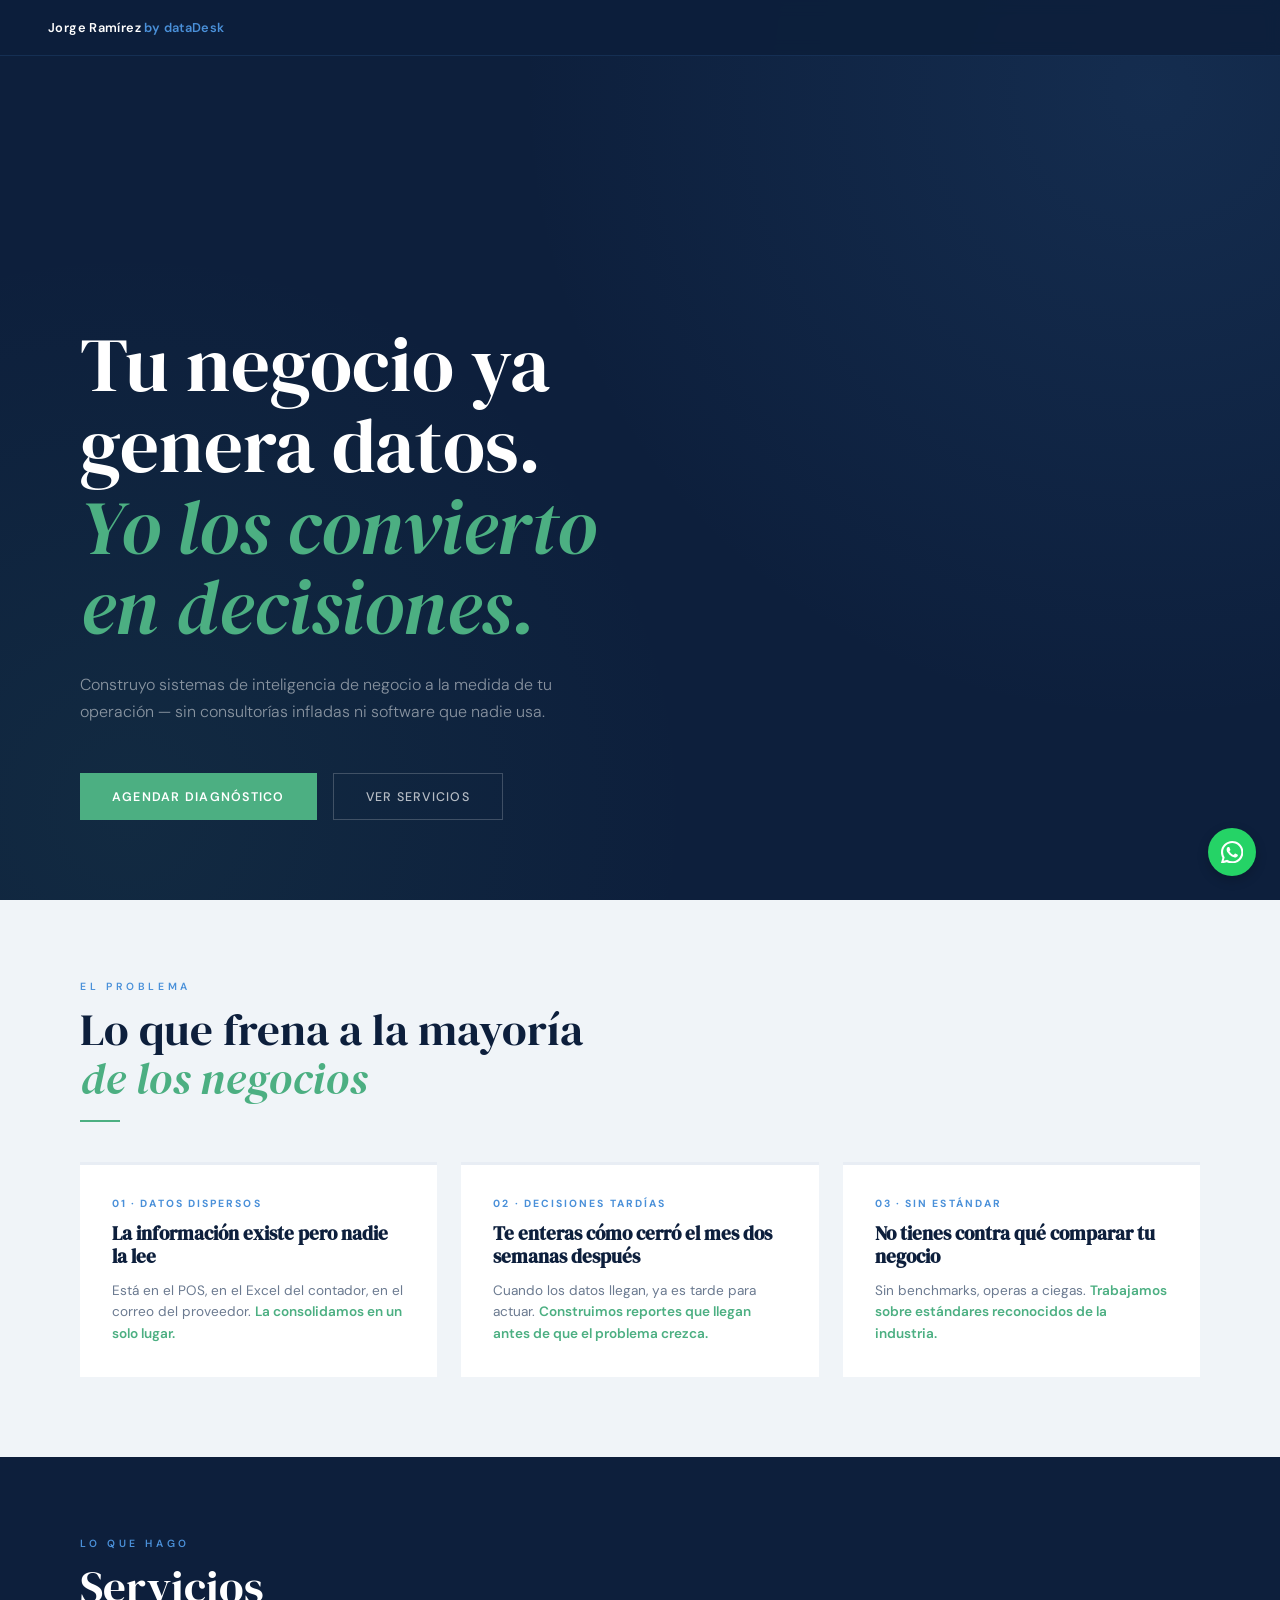
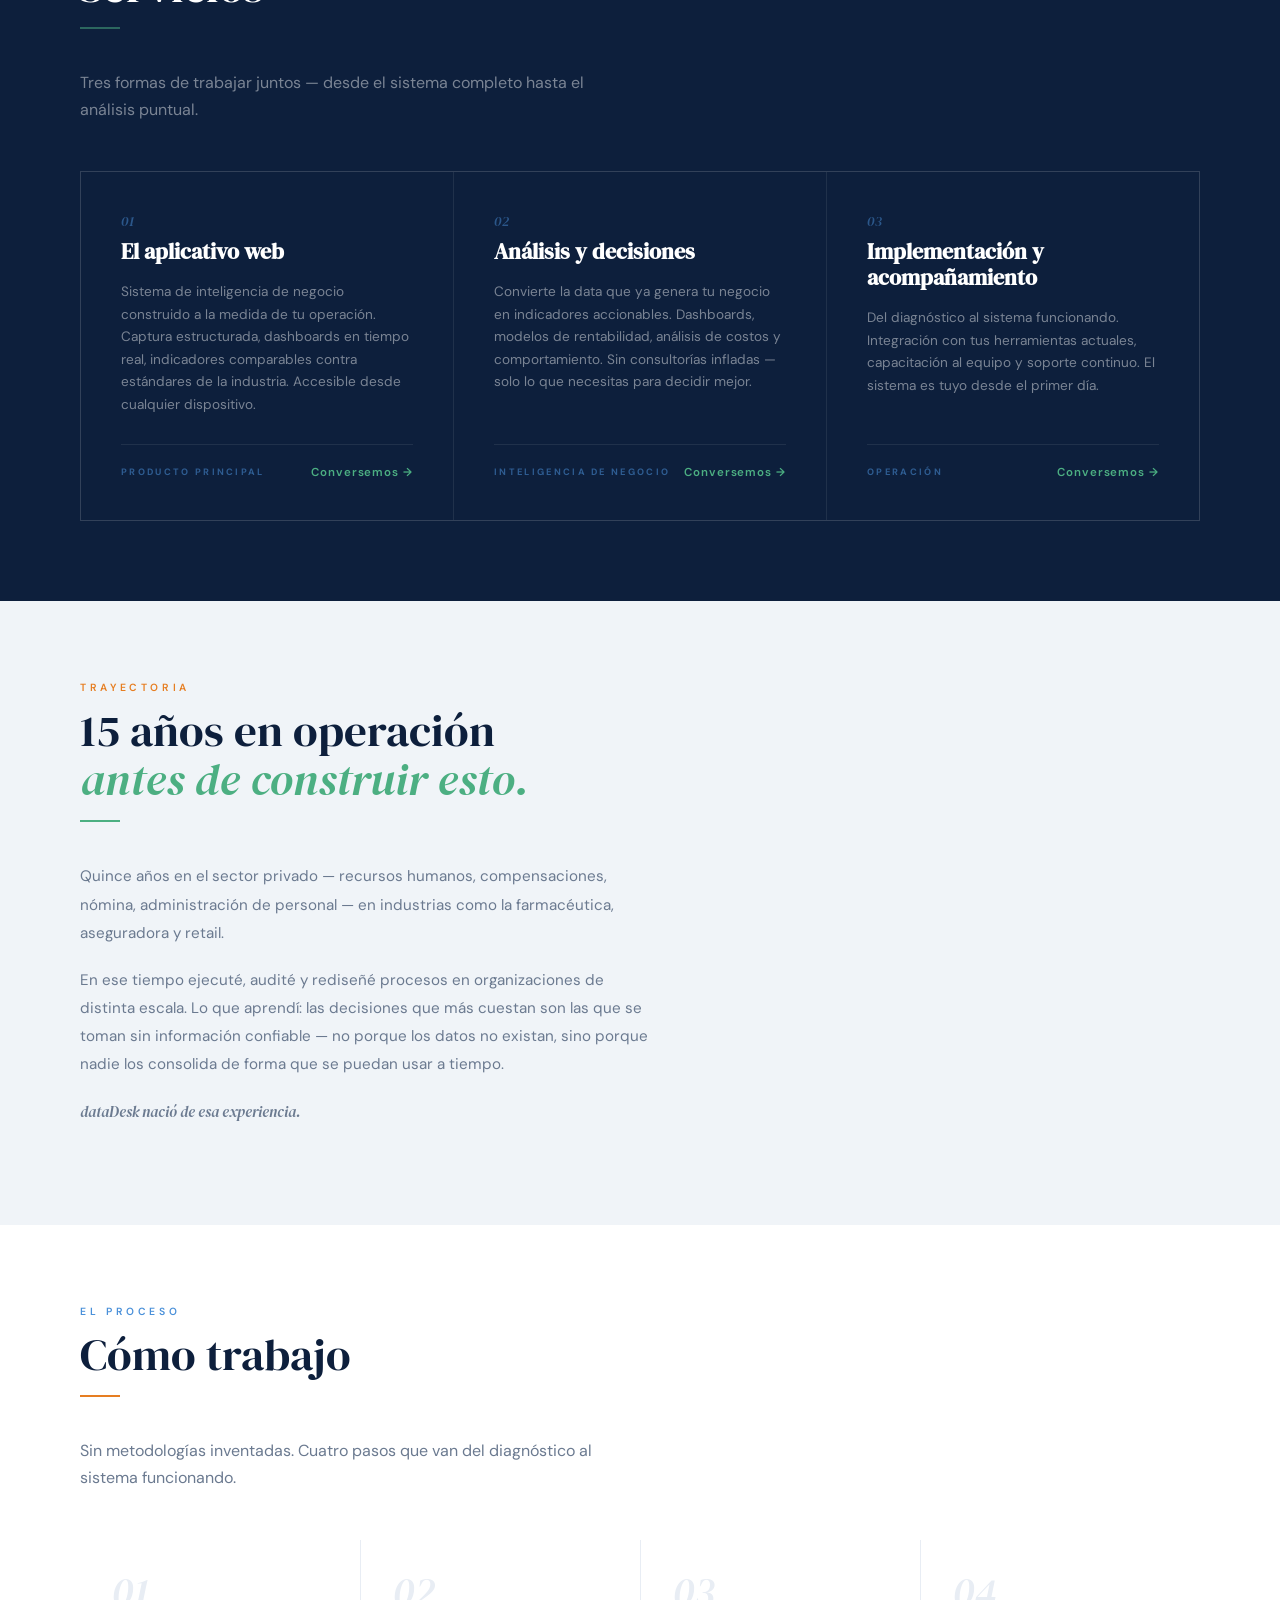
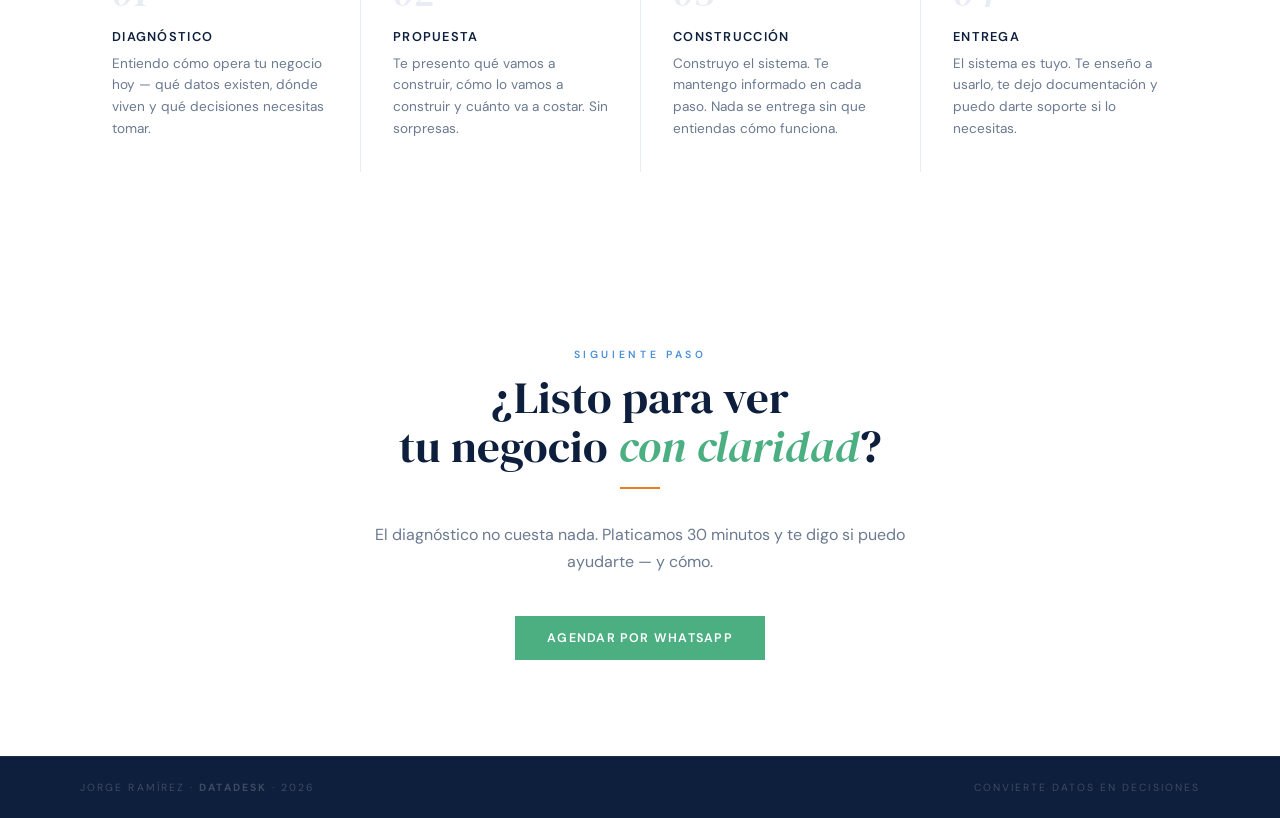
==== commit c647073a: "dataDesk: label acerca eliminado, trayectoria reescrita tono ejecutivo Co-Authored-By: Claude Sonnet" ====
--- a/jorgeramirez/index.html
+++ b/jorgeramirez/index.html
@@ -534,9 +534,9 @@
     <h2 class="section-title fade-in">15 años en operación<br><em>antes de construir esto.</em></h2>
     <hr class="divider fade-in">
     <div class="validado-text fade-in">
-      <p>Desarrollé mi carrera en la parte más dura de las organizaciones — nómina, compensaciones, estructura, administración de personal — en sectores como el farmacéutico, el asegurador y el retail.</p>
-      <p>Siempre me preocupé más por eficientar los procesos que por cumplir las responsabilidades. Esa obsesión llegó a un punto: los sistemas de información que necesitaba para decidir bien no existían, o nadie los había construido de forma que realmente se usaran.</p>
-      <p class="validado-origen">Ahí está el origen de dataDesk.</p>
+      <p>Quince años en el sector privado — recursos humanos, compensaciones, nómina, administración de personal — en industrias como la farmacéutica, aseguradora y retail.</p>
+      <p>En ese tiempo ejecuté, audité y rediseñé procesos en organizaciones de distinta escala. Lo que aprendí: las decisiones que más cuestan son las que se toman sin información confiable — no porque los datos no existan, sino porque nadie los consolida de forma que se puedan usar a tiempo.</p>
+      <p class="validado-origen">dataDesk nació de esa experiencia.</p>
     </div>
   </section>
 
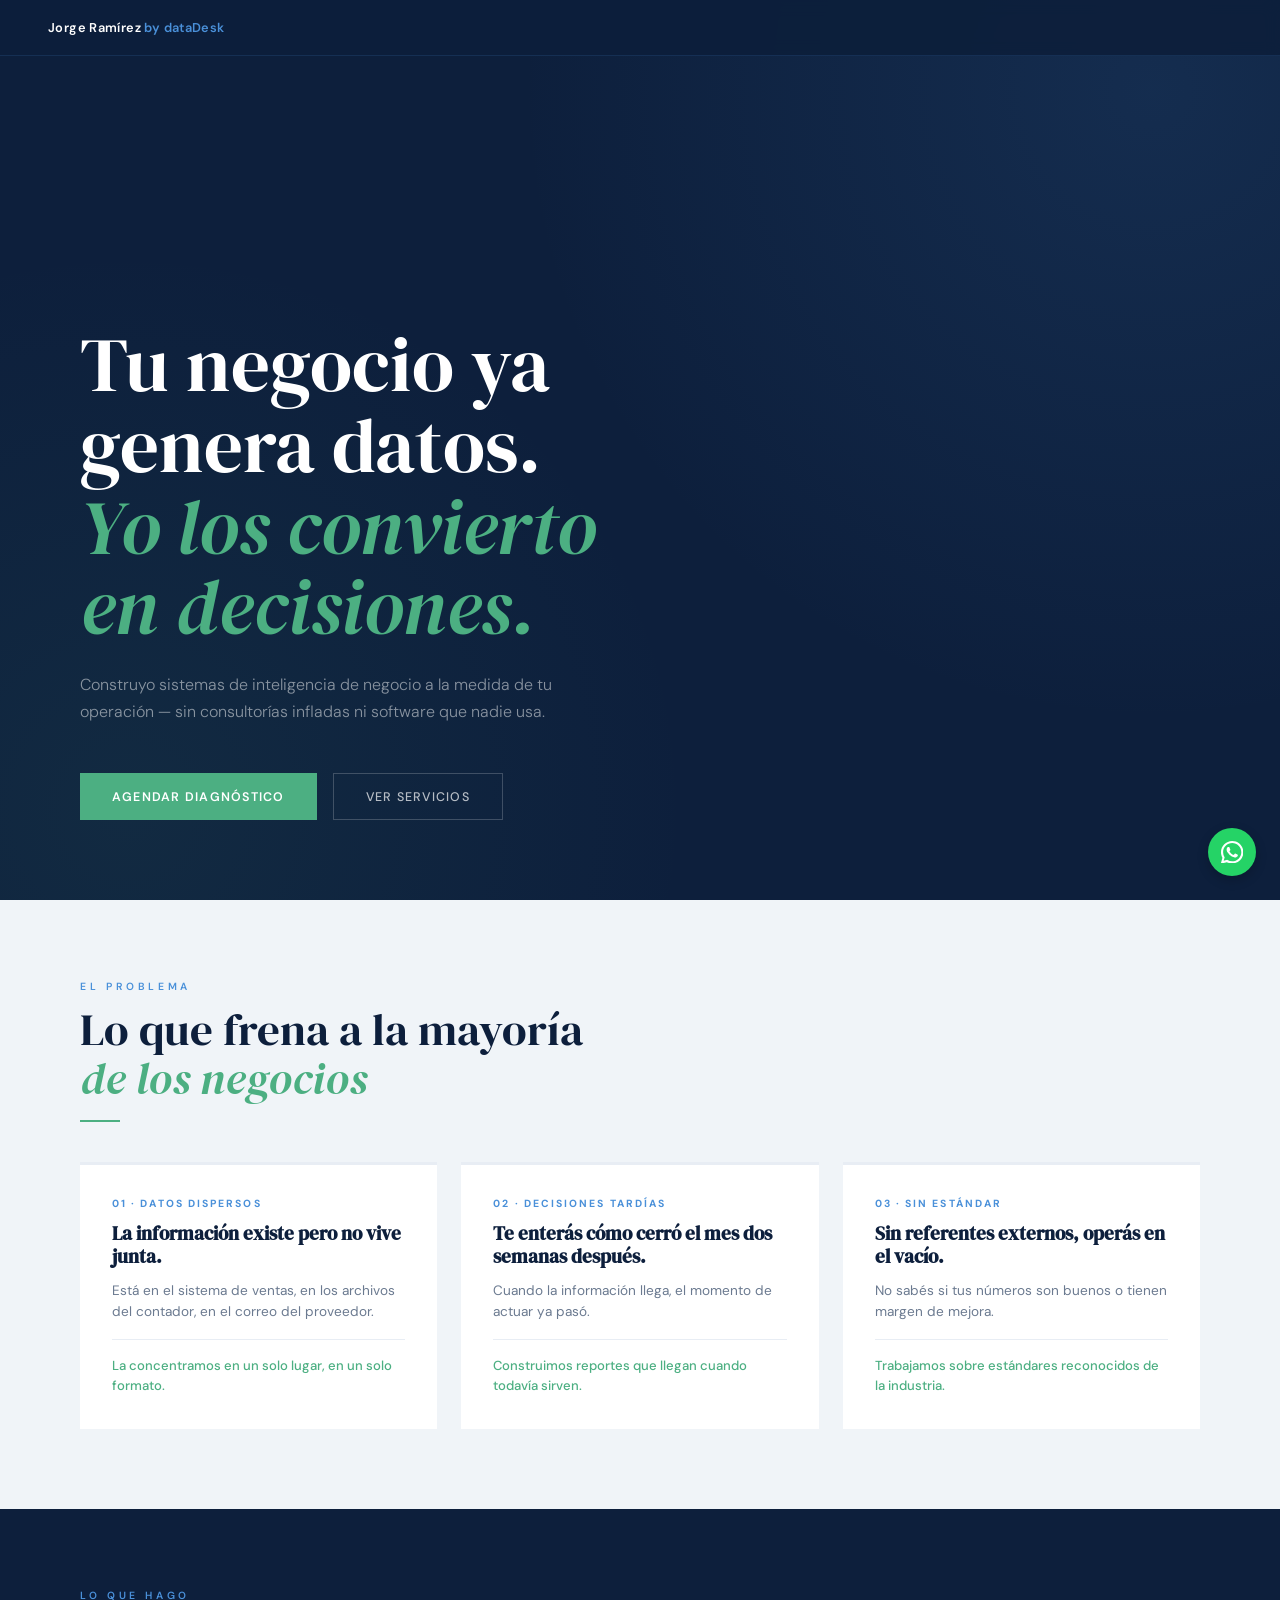
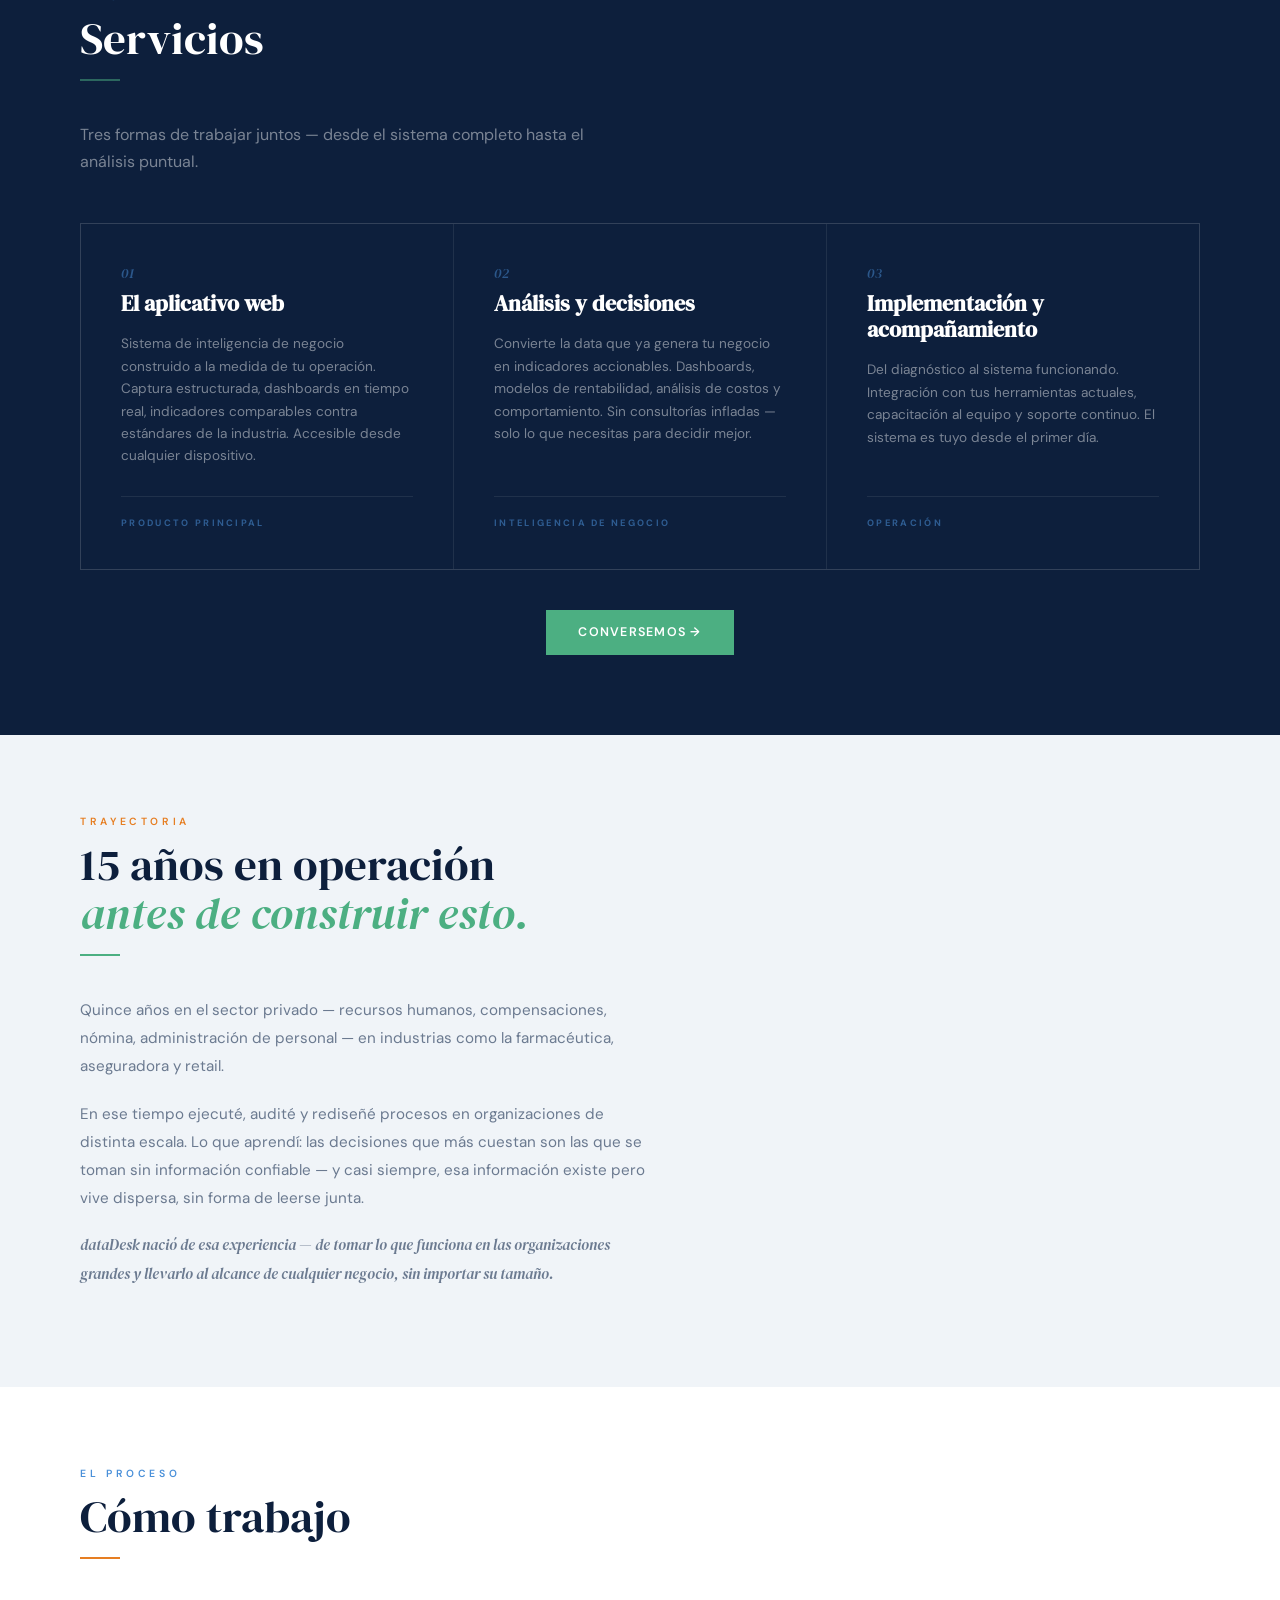
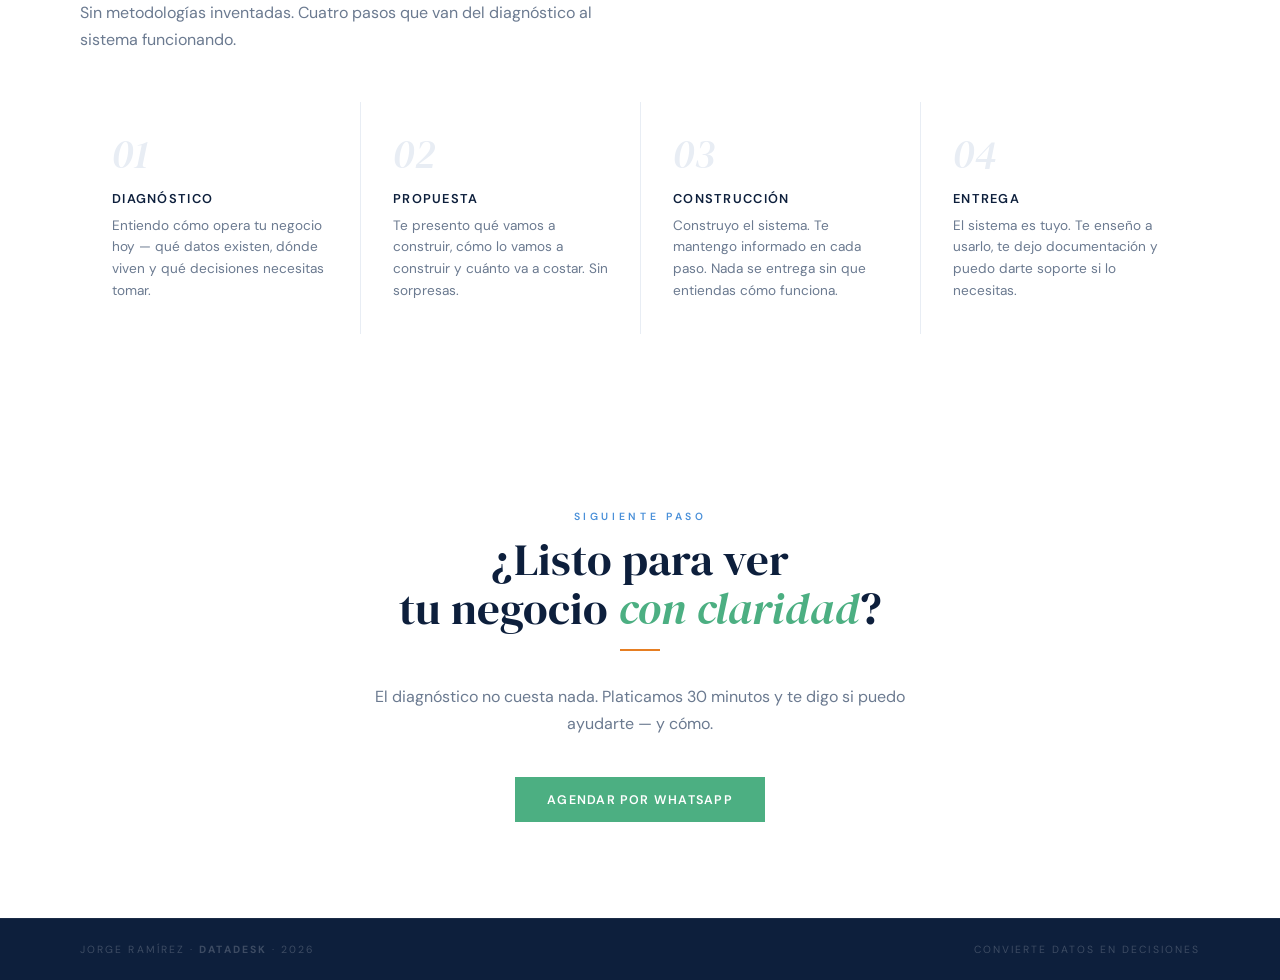
==== commit 03edbe2a: "fix: copy y estructura — problema/solución, trayectoria, acerca, restaurantes - jorgeramirez/index.h" ====
--- a/jorgeramirez/index.html
+++ b/jorgeramirez/index.html
@@ -235,6 +235,19 @@
       font-weight: 600;
     }
 
+    .diag-sep {
+      border-top: 1px solid var(--gray-light);
+      margin-top: 1rem;
+      padding-top: 1rem;
+    }
+
+    .diag-solve {
+      font-size: 0.82rem;
+      color: var(--green);
+      line-height: 1.55;
+      font-weight: 500;
+    }
+
     /* ===== SERVICIOS / PROPUESTAS ===== */
     .servicios {
       background: var(--navy);
@@ -314,6 +327,11 @@
     }
 
     .propuesta-cta:hover { color: #5dce99; }
+
+    .servicios-cta {
+      text-align: center;
+      margin-top: 2.5rem;
+    }
 
     /* ===== TRAYECTORIA ===== */
     .validado {
@@ -470,18 +488,27 @@
     <div class="diag-grid">
       <div class="diag-card fade-in">
         <span class="diag-icon">01 · Datos dispersos</span>
-        <h3 class="diag-problem">La información existe pero nadie la lee</h3>
-        <p class="diag-solution">Está en el POS, en el Excel del contador, en el correo del proveedor. <strong>La consolidamos en un solo lugar.</strong></p>
+        <h3 class="diag-problem">La información existe pero no vive junta.</h3>
+        <p class="diag-solution">Está en el sistema de ventas, en los archivos del contador, en el correo del proveedor.</p>
+        <div class="diag-sep">
+          <p class="diag-solve">La concentramos en un solo lugar, en un solo formato.</p>
+        </div>
       </div>
       <div class="diag-card fade-in">
         <span class="diag-icon">02 · Decisiones tardías</span>
-        <h3 class="diag-problem">Te enteras cómo cerró el mes dos semanas después</h3>
-        <p class="diag-solution">Cuando los datos llegan, ya es tarde para actuar. <strong>Construimos reportes que llegan antes de que el problema crezca.</strong></p>
+        <h3 class="diag-problem">Te enterás cómo cerró el mes dos semanas después.</h3>
+        <p class="diag-solution">Cuando la información llega, el momento de actuar ya pasó.</p>
+        <div class="diag-sep">
+          <p class="diag-solve">Construimos reportes que llegan cuando todavía sirven.</p>
+        </div>
       </div>
       <div class="diag-card fade-in">
         <span class="diag-icon">03 · Sin estándar</span>
-        <h3 class="diag-problem">No tienes contra qué comparar tu negocio</h3>
-        <p class="diag-solution">Sin benchmarks, operas a ciegas. <strong>Trabajamos sobre estándares reconocidos de la industria.</strong></p>
+        <h3 class="diag-problem">Sin referentes externos, operás en el vacío.</h3>
+        <p class="diag-solution">No sabés si tus números son buenos o tienen margen de mejora.</p>
+        <div class="diag-sep">
+          <p class="diag-solve">Trabajamos sobre estándares reconocidos de la industria.</p>
+        </div>
       </div>
     </div>
   </section>
@@ -501,7 +528,6 @@
         <p class="propuesta-desc">Sistema de inteligencia de negocio construido a la medida de tu operación. Captura estructurada, dashboards en tiempo real, indicadores comparables contra estándares de la industria. Accesible desde cualquier dispositivo.</p>
         <div class="propuesta-footer">
           <span class="propuesta-tag">Producto principal</span>
-          <a href="https://wa.me/525543183792" class="propuesta-cta" target="_blank">Conversemos →</a>
         </div>
       </div>
 
@@ -511,7 +537,6 @@
         <p class="propuesta-desc">Convierte la data que ya genera tu negocio en indicadores accionables. Dashboards, modelos de rentabilidad, análisis de costos y comportamiento. Sin consultorías infladas — solo lo que necesitas para decidir mejor.</p>
         <div class="propuesta-footer">
           <span class="propuesta-tag">Inteligencia de negocio</span>
-          <a href="https://wa.me/525543183792" class="propuesta-cta" target="_blank">Conversemos →</a>
         </div>
       </div>
 
@@ -521,10 +546,13 @@
         <p class="propuesta-desc">Del diagnóstico al sistema funcionando. Integración con tus herramientas actuales, capacitación al equipo y soporte continuo. El sistema es tuyo desde el primer día.</p>
         <div class="propuesta-footer">
           <span class="propuesta-tag">Operación</span>
-          <a href="https://wa.me/525543183792" class="propuesta-cta" target="_blank">Conversemos →</a>
         </div>
       </div>
 
+    </div>
+
+    <div class="servicios-cta">
+      <a href="https://wa.me/525543183792" class="btn-primary" target="_blank">Conversemos →</a>
     </div>
   </section>
 
@@ -535,8 +563,8 @@
     <hr class="divider fade-in">
     <div class="validado-text fade-in">
       <p>Quince años en el sector privado — recursos humanos, compensaciones, nómina, administración de personal — en industrias como la farmacéutica, aseguradora y retail.</p>
-      <p>En ese tiempo ejecuté, audité y rediseñé procesos en organizaciones de distinta escala. Lo que aprendí: las decisiones que más cuestan son las que se toman sin información confiable — no porque los datos no existan, sino porque nadie los consolida de forma que se puedan usar a tiempo.</p>
-      <p class="validado-origen">dataDesk nació de esa experiencia.</p>
+      <p>En ese tiempo ejecuté, audité y rediseñé procesos en organizaciones de distinta escala. Lo que aprendí: las decisiones que más cuestan son las que se toman sin información confiable — y casi siempre, esa información existe pero vive dispersa, sin forma de leerse junta.</p>
+      <p class="validado-origen">dataDesk nació de esa experiencia — de tomar lo que funciona en las organizaciones grandes y llevarlo al alcance de cualquier negocio, sin importar su tamaño.</p>
     </div>
   </section>
 
